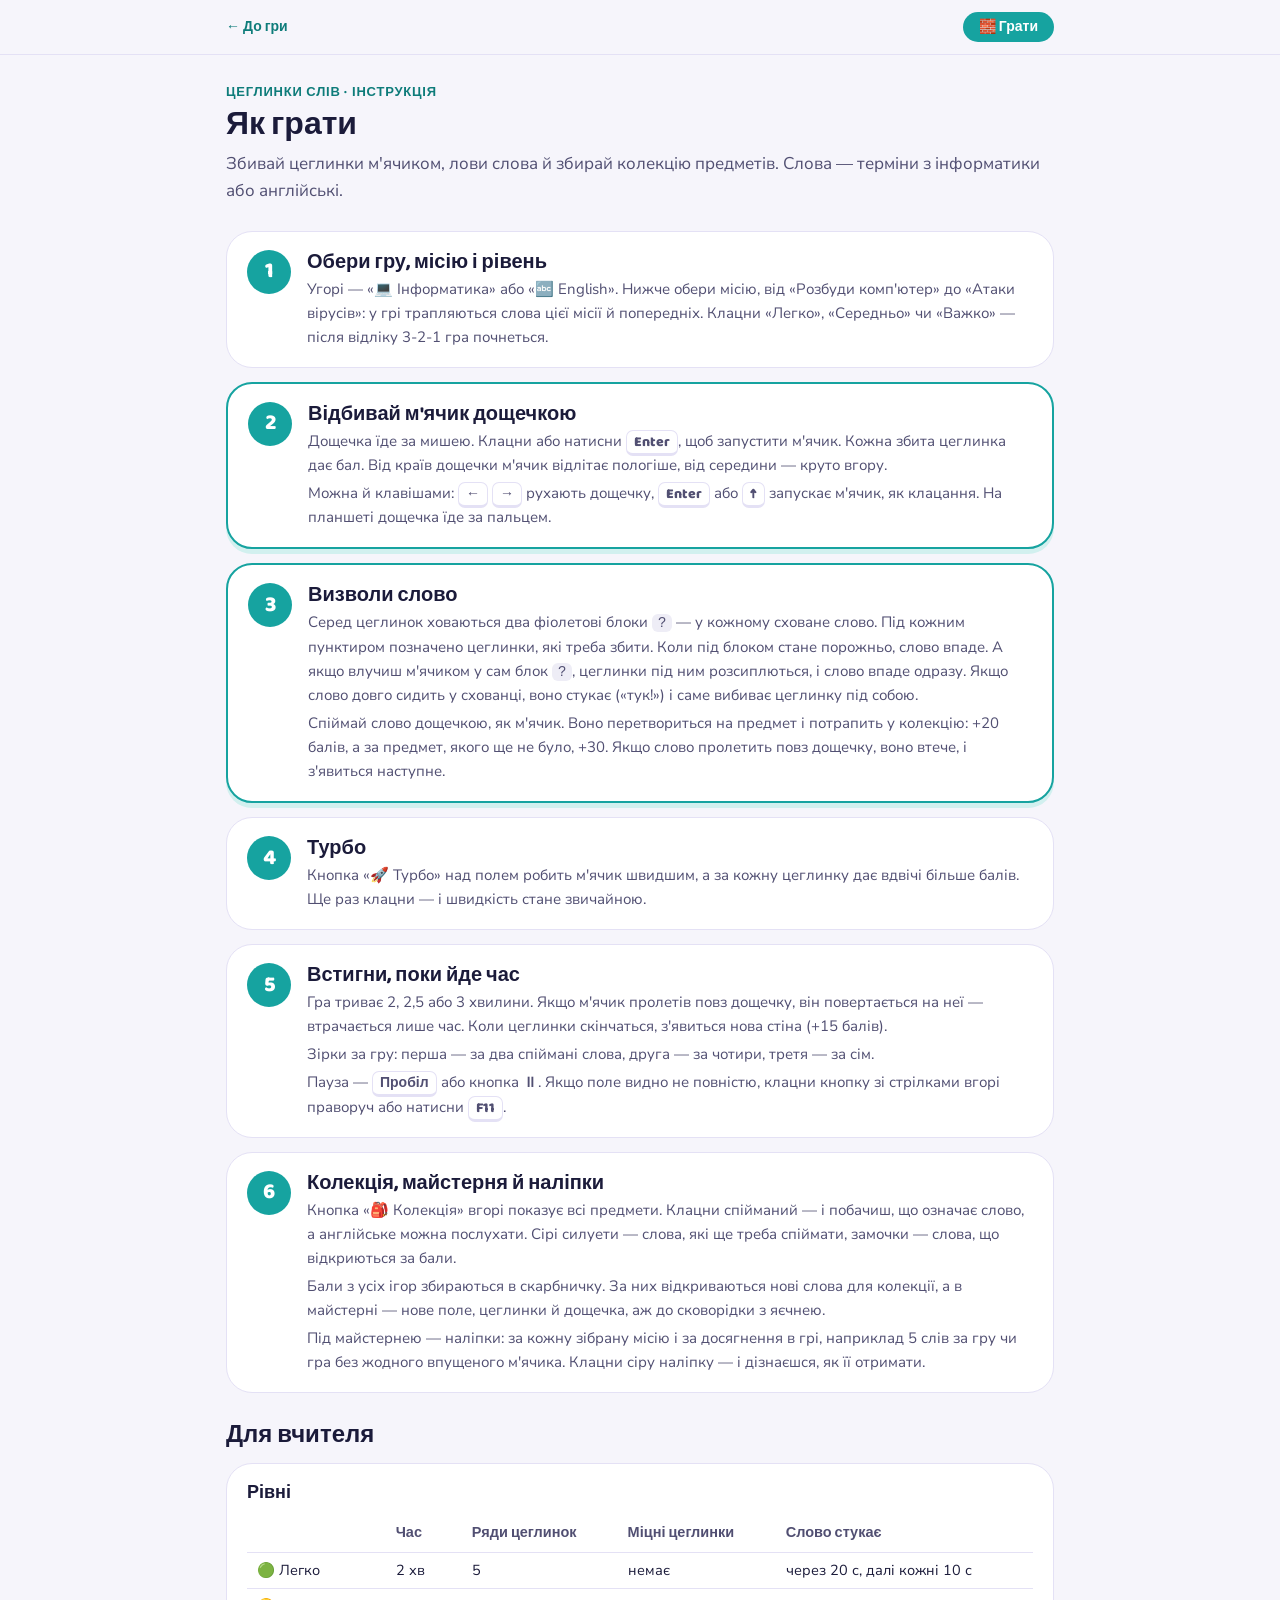
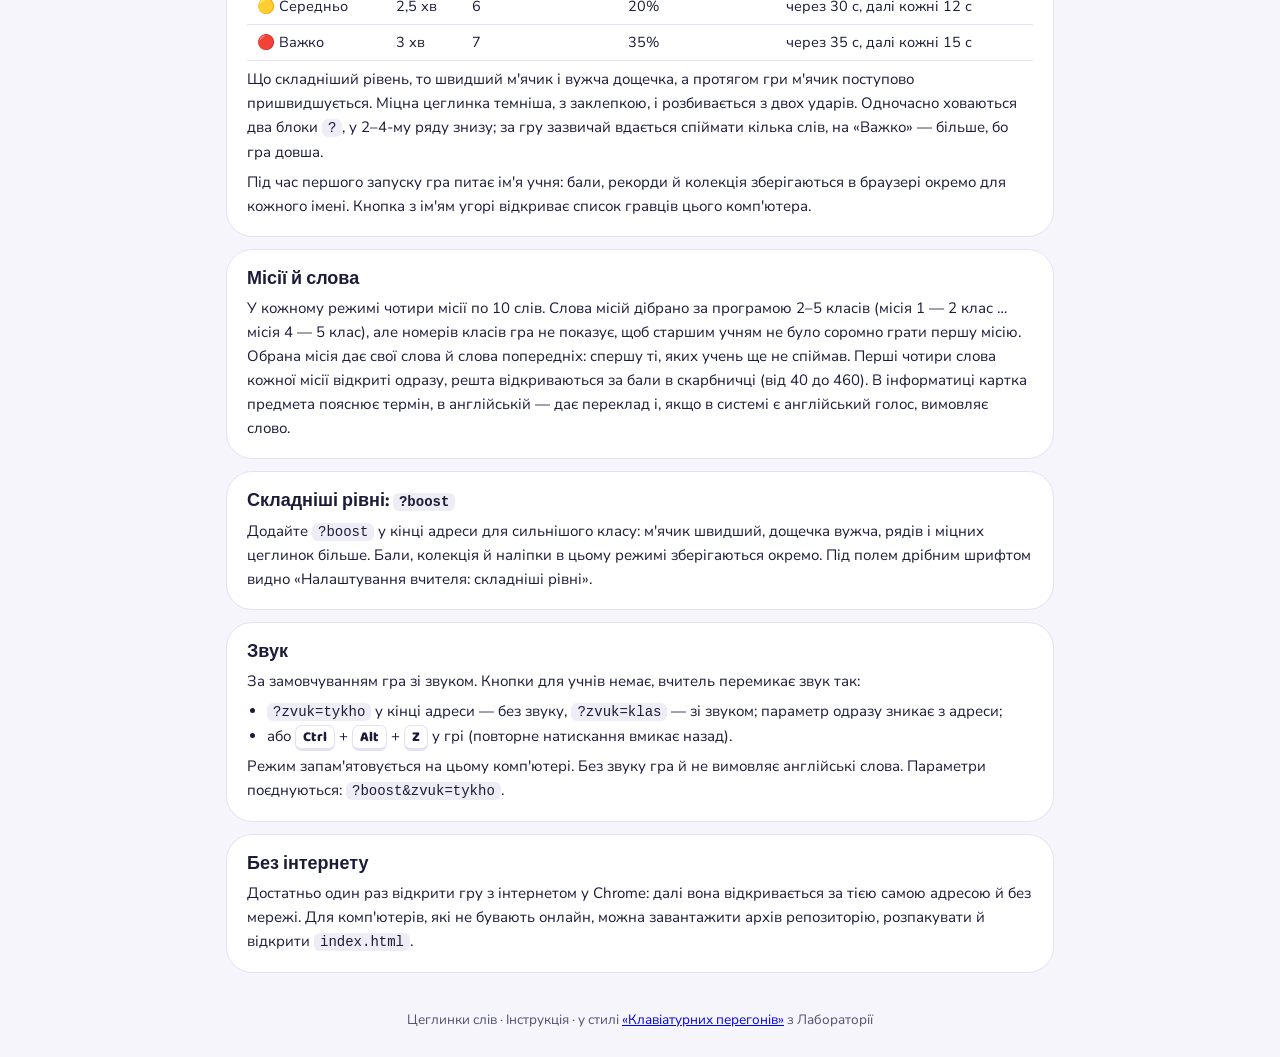
==== guide/index.html @ 710a80fa "Hide two words at once, in the 2nd-4th rows Two ? blocks with different words now sit in the wall at" ====
<!DOCTYPE html>
<html lang="uk">
<head>
<meta charset="UTF-8">
<meta name="viewport" content="width=device-width, initial-scale=1.0">
<title>Як грати · Цеглинки слів</title>
<link href="../fonts/fonts.css" rel="stylesheet">   <!-- локальні шрифти: гра працює без інтернету -->
<link rel="icon" type="image/png" href="../icons/icon-192.png">
<style>
  :root{
    --bg:#F6F5FB; --ink:#1B1B3A; --ink-soft:#514F72; --surface:#FFFFFF; --line:#E4E1F5;
    --purple:#6C5CE7; --teal:#16A3A0; --teal-dark:#0E7C7A; --coral:#FF6B4A; --yellow:#FFC93C;
    --radius-s:10px; --radius-m:16px; --radius-l:26px;
    --left:#16A3A0; --right:#FF6B4A;
  }
  *{box-sizing:border-box;}
  body{margin:0; background:var(--bg); color:var(--ink); font-family:'Nunito Sans',sans-serif; font-size:16px; line-height:1.6; -webkit-font-smoothing:antialiased;}
  h1,h2,h3{font-family:'Baloo 2',sans-serif; font-weight:700; margin:0; color:var(--ink); line-height:1.25;}
  .container{max-width:860px; margin:0 auto; padding:0 16px;}

  /* ---------- Top bar ---------- */
  .topbar{position:sticky; top:0; z-index:10; background:rgba(246,245,251,.92); backdrop-filter:blur(6px); border-bottom:1px solid var(--line);}
  .topbar-inner{max-width:860px; margin:0 auto; padding:12px 16px; display:flex; align-items:center; gap:12px;}
  .back-link{font-family:'Baloo 2',sans-serif; font-weight:600; font-size:14px; color:var(--teal-dark); text-decoration:none; white-space:nowrap;}
  .back-link:hover{text-decoration:underline;}
  .play-link{margin-left:auto; font-family:'Baloo 2',sans-serif; font-weight:700; font-size:14px; text-decoration:none; background:var(--teal); color:#fff; border-radius:999px; padding:4px 16px; white-space:nowrap;}
  .play-link:hover{background:var(--teal-dark);}

  /* ---------- Hero ---------- */
  .hero{padding:28px 0 6px;}
  .eyebrow{font-family:'Baloo 2',sans-serif; font-weight:700; font-size:13px; letter-spacing:.06em; text-transform:uppercase; color:var(--teal-dark);}
  .hero h1{font-size:32px; margin:2px 0 4px;}
  .hero p{margin:0; color:var(--ink-soft); font-size:17px;}
  @media (max-width:600px){ .hero h1{font-size:26px;} }

  /* ---------- Кроки ---------- */
  .steps{list-style:none; margin:20px 0 0; padding:0; display:grid; gap:14px;}
  .step{display:grid; grid-template-columns:44px 1fr; gap:16px; align-items:center; background:var(--surface); border:1.5px solid var(--line); border-radius:var(--radius-l); padding:18px 20px;}
  .step.key{border:2px solid var(--teal); box-shadow:0 5px 0 #D2F0EF;}
  .num{width:44px; height:44px; border-radius:50%; background:var(--teal); color:#fff; display:flex; align-items:center; justify-content:center; font-family:'Baloo 2',sans-serif; font-weight:800; font-size:22px; align-self:start;}
  .step h2{font-size:20px; margin-bottom:2px;}
  .step p{margin:0; color:var(--ink-soft); font-size:15px;}
  .step p + p{margin-top:4px;}
  .l{color:var(--left); font-weight:800;} .r{color:var(--right); font-weight:800;}
  .items{display:flex; flex-wrap:wrap; gap:6px 18px; margin-top:6px;}
  .items span{display:flex; align-items:center; gap:6px; font-size:14.5px; font-weight:700;}
  .items svg{width:30px; height:30px;}
  @media (max-width:720px){ .step{grid-template-columns:36px 1fr; gap:10px 12px; padding:14px;} .num{width:36px; height:36px; font-size:18px;} }

  .kbd{font-family:'Baloo 2',sans-serif; font-weight:800; font-size:14px; background:var(--surface); border:1.5px solid var(--line); border-bottom-width:3px; border-radius:7px; padding:0 7px;}
  code{font-size:14px; background:#EEEDF6; border-radius:6px; padding:1px 6px;}

  /* ---------- Для вчителя ---------- */
  .teacher{margin-top:28px;}
  .teacher h2{font-size:24px; margin-bottom:8px;}
  .card{background:var(--surface); border:1.5px solid var(--line); border-radius:var(--radius-l); padding:18px 20px; margin-top:12px;}
  .card h3{font-size:18px; margin-bottom:6px;}
  .card p{margin:6px 0 0; font-size:15px;}
  .card ul{margin:6px 0 0; padding-left:20px; font-size:15px;}
  table{border-collapse:collapse; font-size:14.5px; width:100%; margin-top:6px;}
  th, td{padding:6px 10px; border-bottom:1px solid var(--line); text-align:left;}
  th{font-family:'Baloo 2',sans-serif; font-weight:600; color:var(--ink-soft);}
  .table-scroll{overflow-x:auto;}

  footer{margin:36px 0 30px; text-align:center; font-size:13.5px; color:var(--ink-soft);}
  @media print{ body{background:#fff;} .topbar{display:none;} .step, .card{break-inside:avoid;} }
</style>
</head>
<body>

<div class="topbar"><div class="topbar-inner">
  <a class="back-link" href="../index.html">← До гри</a>
  <a class="play-link" href="../index.html">🧱 Грати</a>
</div></div>

<main class="container">

  <header class="hero">
    <div class="eyebrow">Цеглинки слів · Інструкція</div>
    <h1>Як грати</h1>
    <p>Збивай цеглинки м'ячиком, лови слова й збирай колекцію предметів. Слова — терміни з інформатики або англійські.</p>
  </header>

  <ol class="steps">
    <li class="step">
      <span class="num">1</span>
      <div>
        <h2>Обери гру, місію і рівень</h2>
        <p>Угорі — «💻 Інформатика» або «🔤 English». Нижче обери місію, від «Розбуди комп'ютер» до «Атаки вірусів»: у грі трапляються слова цієї місії й попередніх. Клацни «Легко», «Середньо» чи «Важко» — після відліку 3-2-1 гра почнеться.</p>
      </div>
    </li>
    <li class="step key">
      <span class="num">2</span>
      <div>
        <h2>Відбивай м'ячик дощечкою</h2>
        <p>Дощечка їде за мишею. Клацни або натисни <span class="kbd">Enter</span>, щоб запустити м'ячик. Кожна збита цеглинка дає бал. Від країв дощечки м'ячик відлітає пологіше, від середини — круто вгору.</p>
        <p>Можна й клавішами: <span class="kbd">←</span> <span class="kbd">→</span> рухають дощечку, <span class="kbd">Enter</span> або <span class="kbd">↑</span> запускає м'ячик, як клацання. На планшеті дощечка їде за пальцем.</p>
      </div>
    </li>
    <li class="step key">
      <span class="num">3</span>
      <div>
        <h2>Визволи слово</h2>
        <p>Серед цеглинок ховаються два фіолетові блоки <code>?</code> — у кожному сховане слово. Під кожним пунктиром позначено цеглинки, які треба збити. Коли під блоком стане порожньо, слово впаде. А якщо влучиш м'ячиком у сам блок <code>?</code>, цеглинки під ним розсиплються, і слово впаде одразу. Якщо слово довго сидить у схованці, воно стукає («тук!») і саме вибиває цеглинку під собою.</p>
        <p>Спіймай слово дощечкою, як м'ячик. Воно перетвориться на предмет і потрапить у колекцію: +20 балів, а за предмет, якого ще не було, +30. Якщо слово пролетить повз дощечку, воно втече, і з'явиться наступне.</p>
      </div>
    </li>
    <li class="step">
      <span class="num">4</span>
      <div>
        <h2>Турбо</h2>
        <p>Кнопка «🚀 Турбо» над полем робить м'ячик швидшим, а за кожну цеглинку дає вдвічі більше балів. Ще раз клацни — і швидкість стане звичайною.</p>
      </div>
    </li>
    <li class="step">
      <span class="num">5</span>
      <div>
        <h2>Встигни, поки йде час</h2>
        <p>Гра триває 2, 2,5 або 3 хвилини. Якщо м'ячик пролетів повз дощечку, він повертається на неї — втрачається лише час. Коли цеглинки скінчаться, з'явиться нова стіна (+15 балів).</p>
        <p>Зірки за гру: перша — за два спіймані слова, друга — за чотири, третя — за сім.</p>
        <p>Пауза — <span class="kbd">Пробіл</span> або кнопка ⏸. Якщо поле видно не повністю, клацни кнопку зі стрілками вгорі праворуч або натисни <span class="kbd">F11</span>.</p>
      </div>
    </li>
    <li class="step">
      <span class="num">6</span>
      <div>
        <h2>Колекція, майстерня й наліпки</h2>
        <p>Кнопка «🎒 Колекція» вгорі показує всі предмети. Клацни спійманий — і побачиш, що означає слово, а англійське можна послухати. Сірі силуети — слова, які ще треба спіймати, замочки — слова, що відкриються за бали.</p>
        <p>Бали з усіх ігор збираються в скарбничку. За них відкриваються нові слова для колекції, а в майстерні — нове поле, цеглинки й дощечка, аж до сковорідки з яєчнею.</p>
        <p>Під майстернею — наліпки: за кожну зібрану місію і за досягнення в грі, наприклад 5 слів за гру чи гра без жодного впущеного м'ячика. Клацни сіру наліпку — і дізнаєшся, як її отримати.</p>
      </div>
    </li>
  </ol>

  <section class="teacher" id="teacher">
    <h2>Для вчителя</h2>

    <div class="card">
      <h3>Рівні</h3>
      <div class="table-scroll"><table>
        <tr><th></th><th>Час</th><th>Ряди цеглинок</th><th>Міцні цеглинки</th><th>Слово стукає</th></tr>
        <tr><td>🟢 Легко</td><td>2 хв</td><td>5</td><td>немає</td><td>через 20 с, далі кожні 10 с</td></tr>
        <tr><td>🟡 Середньо</td><td>2,5 хв</td><td>6</td><td>20%</td><td>через 30 с, далі кожні 12 с</td></tr>
        <tr><td>🔴 Важко</td><td>3 хв</td><td>7</td><td>35%</td><td>через 35 с, далі кожні 15 с</td></tr>
      </table></div>
      <p>Що складніший рівень, то швидший м'ячик і вужча дощечка, а протягом гри м'ячик поступово пришвидшується. Міцна цеглинка темніша, з заклепкою, і розбивається з двох ударів. Одночасно ховаються два блоки <code>?</code>, у 2–4-му ряду знизу; за гру зазвичай вдається спіймати кілька слів, на «Важко» — більше, бо гра довша.</p>
      <p>Під час першого запуску гра питає ім'я учня: бали, рекорди й колекція зберігаються в браузері окремо для кожного імені. Кнопка з ім'ям угорі відкриває список гравців цього комп'ютера.</p>
    </div>

    <div class="card">
      <h3>Місії й слова</h3>
      <p>У кожному режимі чотири місії по 10 слів. Слова місій дібрано за програмою 2–5 класів (місія 1 — 2 клас … місія 4 — 5 клас), але номерів класів гра не показує, щоб старшим учням не було соромно грати першу місію. Обрана місія дає свої слова й слова попередніх: спершу ті, яких учень ще не спіймав. Перші чотири слова кожної місії відкриті одразу, решта відкриваються за бали в скарбничці (від 40 до 460). В інформатиці картка предмета пояснює термін, в англійській — дає переклад і, якщо в системі є англійський голос, вимовляє слово.</p>
    </div>

    <div class="card">
      <h3>Складніші рівні: <code>?boost</code></h3>
      <p>Додайте <code>?boost</code> у кінці адреси для сильнішого класу: м'ячик швидший, дощечка вужча, рядів і міцних цеглинок більше. Бали, колекція й наліпки в цьому режимі зберігаються окремо. Під полем дрібним шрифтом видно «Налаштування вчителя: складніші рівні».</p>
    </div>

    <div class="card">
      <h3>Звук</h3>
      <p>За замовчуванням гра зі звуком. Кнопки для учнів немає, вчитель перемикає звук так:</p>
      <ul>
        <li><code>?zvuk=tykho</code> у кінці адреси — без звуку, <code>?zvuk=klas</code> — зі звуком; параметр одразу зникає з адреси;</li>
        <li>або <span class="kbd">Ctrl</span> + <span class="kbd">Alt</span> + <span class="kbd">Z</span> у грі (повторне натискання вмикає назад).</li>
      </ul>
      <p>Режим запам'ятовується на цьому комп'ютері. Без звуку гра й не вимовляє англійські слова. Параметри поєднуються: <code>?boost&amp;zvuk=tykho</code>.</p>
    </div>

    <div class="card">
      <h3>Без інтернету</h3>
      <p>Достатньо один раз відкрити гру з інтернетом у Chrome: далі вона відкривається за тією самою адресою й без мережі. Для комп'ютерів, які не бувають онлайн, можна завантажити архів репозиторію, розпакувати й відкрити <code>index.html</code>.</p>
    </div>
  </section>

  <footer>Цеглинки слів · Інструкція · у стилі <a href="https://cikavo.me/labs/typing-race/">«Клавіатурних перегонів»</a> з Лабораторії</footer>
</main>

<script>
// Офлайн: обробник sw.js зберігає гру в браузері, щоб вона відкривалась без інтернету.
// Працює лише на сайті (http/https); з папки (file://) гра й так відкривається без мережі
if('serviceWorker' in navigator && location.protocol.startsWith('http')) navigator.serviceWorker.register('../sw.js').catch(()=>{});
</script>
</body>
</html>
---- fonts/fonts.css ----
/* Шрифти Baloo 2 і Nunito Sans (SIL Open Font License 1.1, див. OFL-*.txt). Локальна копія з Google Fonts,
   вбудована в цей файл, щоб гра працювала без інтернету й просто з папки (file://). Шрифти змінної товщини:
   один файл на набір символів. */

/* Baloo 2, latin-ext */
@font-face {
  font-family: 'Baloo 2';
  font-style: normal;
  font-weight: 500 800;
  font-display: swap;
  src: url([data-uri]) format('woff2');
  unicode-range: U+0100-02BA, U+02BD-02C5, U+02C7-02CC, U+02CE-02D7, U+02DD-02FF, U+0304, U+0308, U+0329, U+1D00-1DBF, U+1E00-1E9F, U+1EF2-1EFF, U+2020, U+20A0-20AB, U+20AD-20C4, U+2113, U+2C60-2C7F, U+A720-A7FF;
}

/* Baloo 2, latin */
@font-face {
  font-family: 'Baloo 2';
  font-style: normal;
  font-weight: 500 800;
  font-display: swap;
  src: url([data-uri]) format('woff2');
  unicode-range: U+0000-00FF, U+0131, U+0152-0153, U+02BB-02BC, U+02C6, U+02DA, U+02DC, U+0304, U+0308, U+0329, U+2000-206F, U+20AC, U+2122, U+2191, U+2193, U+2212, U+2215, U+FEFF, U+FFFD;
}

/* Nunito Sans, cyrillic-ext */
@font-face {
  font-family: 'Nunito Sans';
  font-style: normal;
  font-weight: 400 800;
  font-display: swap;
  src: url([data-uri]) format('woff2');
  unicode-range: U+0460-052F, U+1C80-1C8A, U+20B4, U+2DE0-2DFF, U+A640-A69F, U+FE2E-FE2F;
}

/* Nunito Sans, cyrillic */
@font-face {
  font-family: 'Nunito Sans';
  font-style: normal;
  font-weight: 400 800;
  font-display: swap;
  src: url([data-uri]) format('woff2');
  unicode-range: U+0301, U+0400-045F, U+0490-0491, U+04B0-04B1, U+2116;
}

/* Nunito Sans, latin-ext */
@font-face {
  font-family: 'Nunito Sans';
  font-style: normal;
  font-weight: 400 800;
  font-display: swap;
  src: url([data-uri]) format('woff2');
  unicode-range: U+0100-02BA, U+02BD-02C5, U+02C7-02CC, U+02CE-02D7, U+02DD-02FF, U+0304, U+0308, U+0329, U+1D00-1DBF, U+1E00-1E9F, U+1EF2-1EFF, U+2020, U+20A0-20AB, U+20AD-20C4, U+2113, U+2C60-2C7F, U+A720-A7FF;
}

/* Nunito Sans, latin */
@font-face {
  font-family: 'Nunito Sans';
  font-style: normal;
  font-weight: 400 800;
  font-display: swap;
  src: url([data-uri]) format('woff2');
  unicode-range: U+0000-00FF, U+0131, U+0152-0153, U+02BB-02BC, U+02C6, U+02DA, U+02DC, U+0304, U+0308, U+0329, U+2000-206F, U+20AC, U+2122, U+2191, U+2193, U+2212, U+2215, U+FEFF, U+FFFD;
}
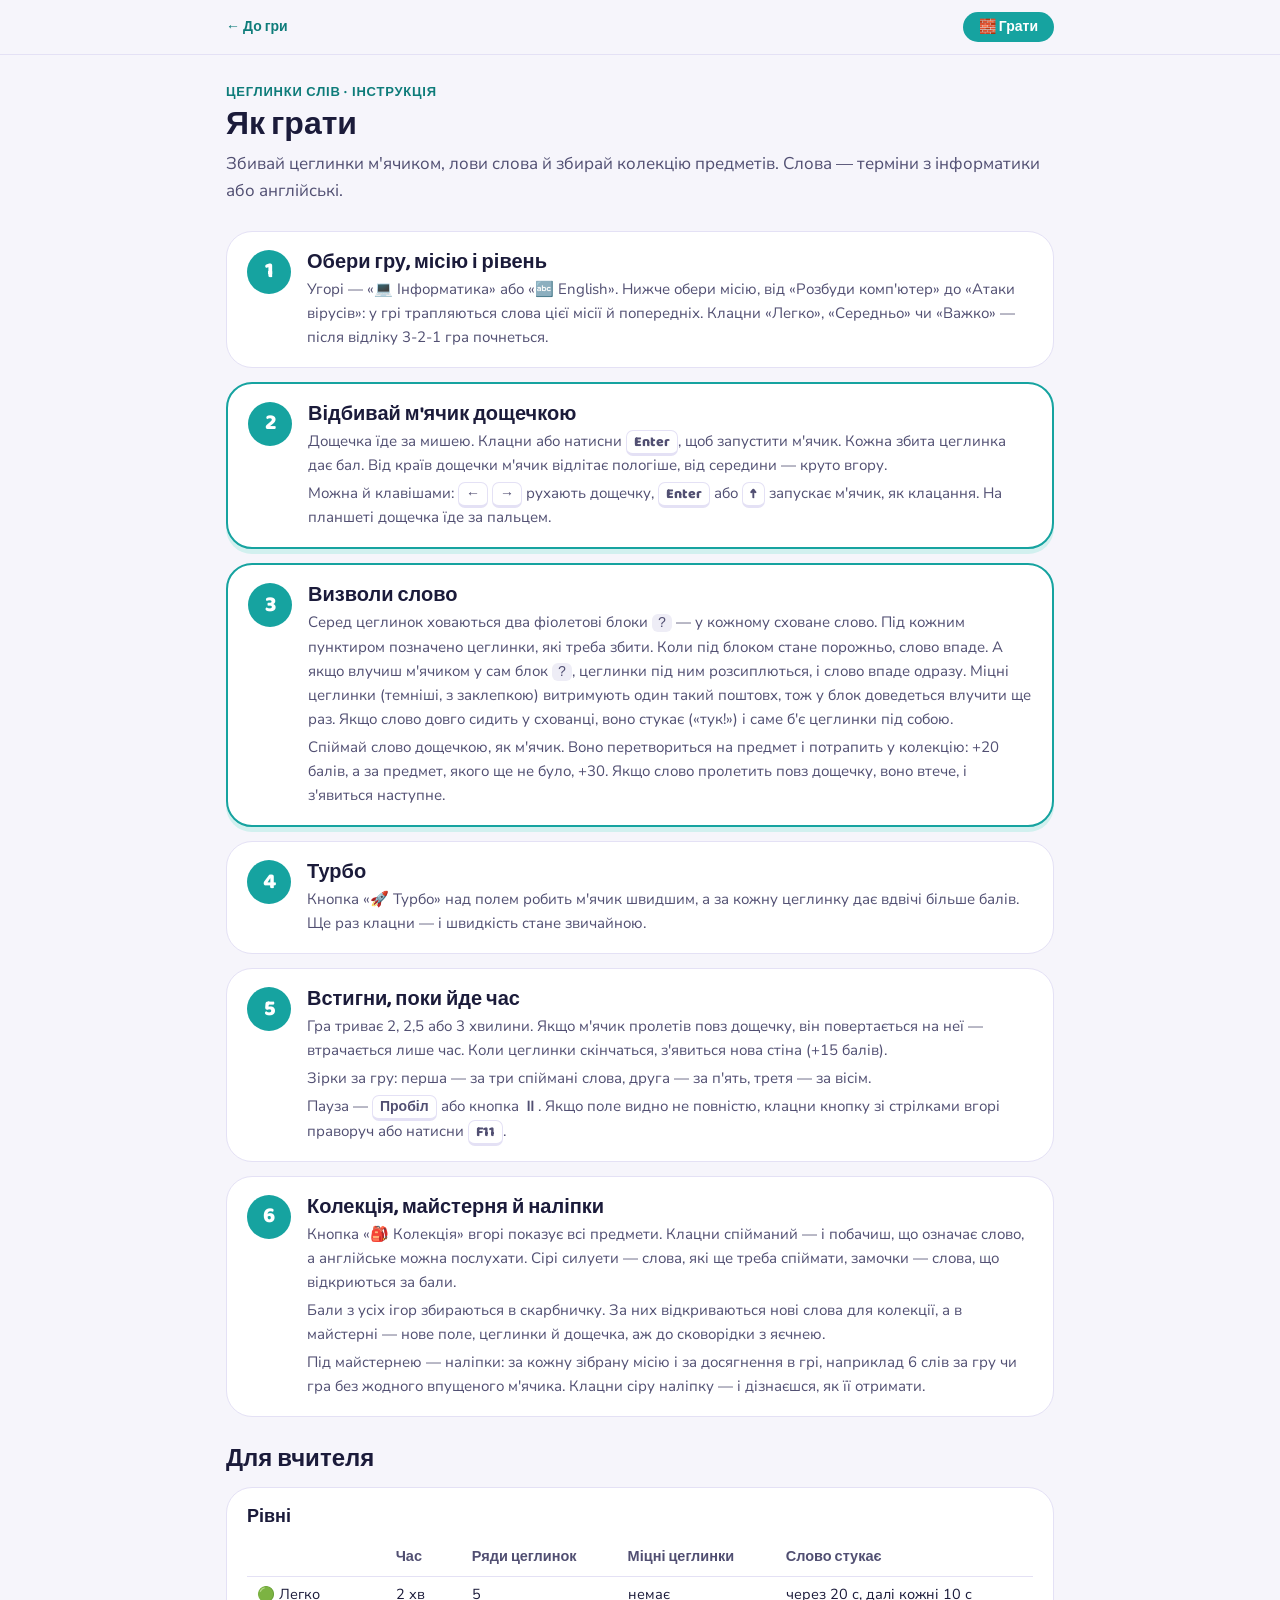
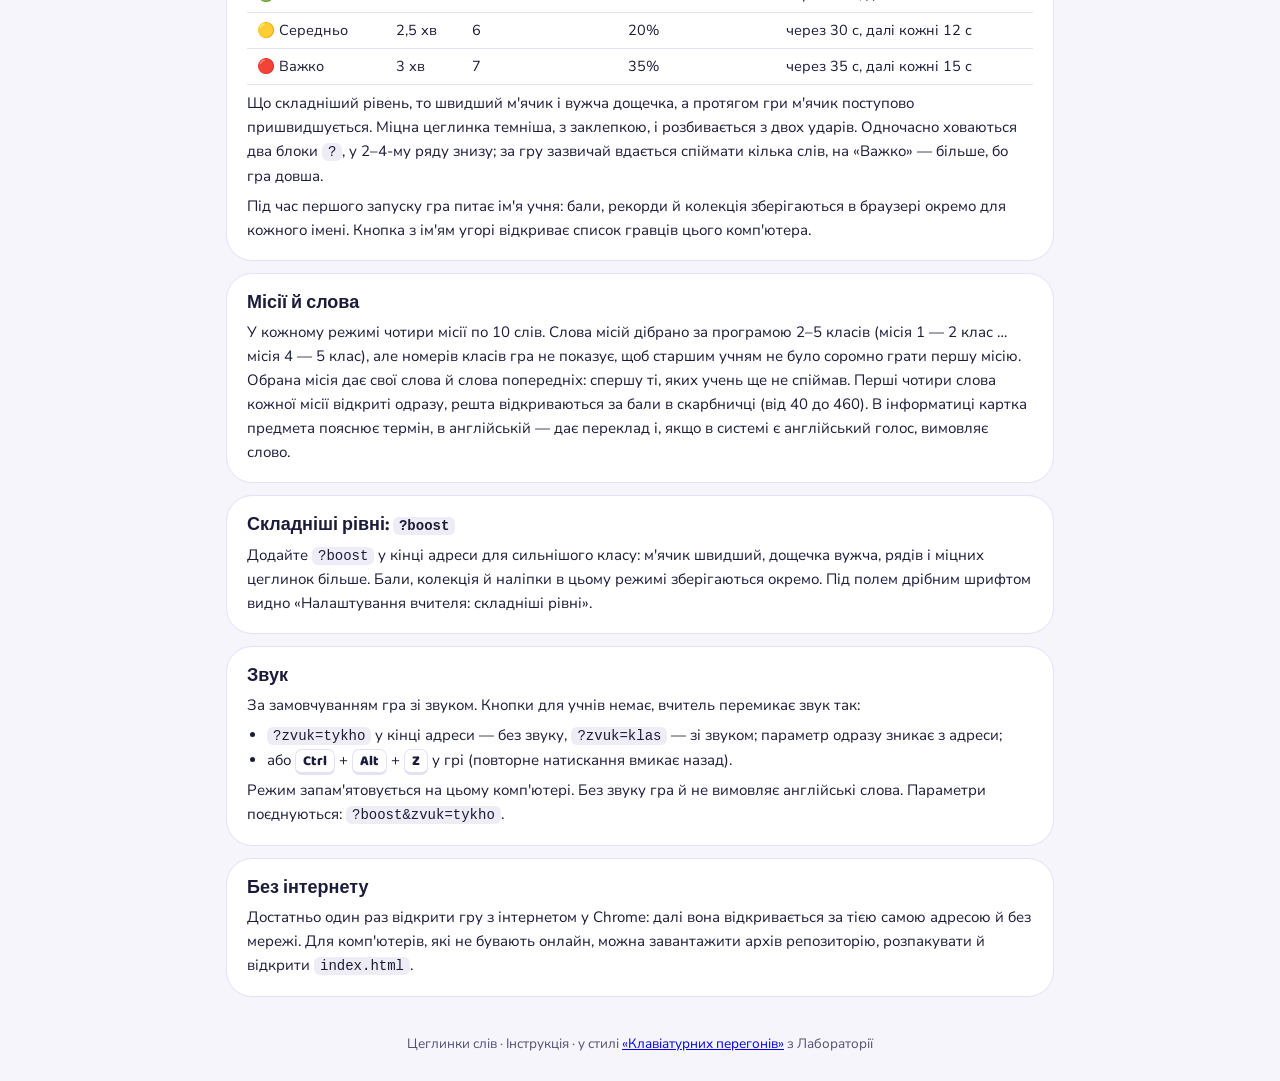
==== commit b3e9dc69: "Make stars and stickers 20% harder, strong bricks need two knocks - Stars now need 3, 5 and 8 words;" ====
--- a/guide/index.html
+++ b/guide/index.html
@@ -101,7 +101,7 @@
       <span class="num">3</span>
       <div>
         <h2>Визволи слово</h2>
-        <p>Серед цеглинок ховаються два фіолетові блоки <code>?</code> — у кожному сховане слово. Під кожним пунктиром позначено цеглинки, які треба збити. Коли під блоком стане порожньо, слово впаде. А якщо влучиш м'ячиком у сам блок <code>?</code>, цеглинки під ним розсиплються, і слово впаде одразу. Якщо слово довго сидить у схованці, воно стукає («тук!») і саме вибиває цеглинку під собою.</p>
+        <p>Серед цеглинок ховаються два фіолетові блоки <code>?</code> — у кожному сховане слово. Під кожним пунктиром позначено цеглинки, які треба збити. Коли під блоком стане порожньо, слово впаде. А якщо влучиш м'ячиком у сам блок <code>?</code>, цеглинки під ним розсиплються, і слово впаде одразу. Міцні цеглинки (темніші, з заклепкою) витримують один такий поштовх, тож у блок доведеться влучити ще раз. Якщо слово довго сидить у схованці, воно стукає («тук!») і саме б'є цеглинки під собою.</p>
         <p>Спіймай слово дощечкою, як м'ячик. Воно перетвориться на предмет і потрапить у колекцію: +20 балів, а за предмет, якого ще не було, +30. Якщо слово пролетить повз дощечку, воно втече, і з'явиться наступне.</p>
       </div>
     </li>
@@ -117,7 +117,7 @@
       <div>
         <h2>Встигни, поки йде час</h2>
         <p>Гра триває 2, 2,5 або 3 хвилини. Якщо м'ячик пролетів повз дощечку, він повертається на неї — втрачається лише час. Коли цеглинки скінчаться, з'явиться нова стіна (+15 балів).</p>
-        <p>Зірки за гру: перша — за два спіймані слова, друга — за чотири, третя — за сім.</p>
+        <p>Зірки за гру: перша — за три спіймані слова, друга — за п'ять, третя — за вісім.</p>
         <p>Пауза — <span class="kbd">Пробіл</span> або кнопка ⏸. Якщо поле видно не повністю, клацни кнопку зі стрілками вгорі праворуч або натисни <span class="kbd">F11</span>.</p>
       </div>
     </li>
@@ -127,7 +127,7 @@
         <h2>Колекція, майстерня й наліпки</h2>
         <p>Кнопка «🎒 Колекція» вгорі показує всі предмети. Клацни спійманий — і побачиш, що означає слово, а англійське можна послухати. Сірі силуети — слова, які ще треба спіймати, замочки — слова, що відкриються за бали.</p>
         <p>Бали з усіх ігор збираються в скарбничку. За них відкриваються нові слова для колекції, а в майстерні — нове поле, цеглинки й дощечка, аж до сковорідки з яєчнею.</p>
-        <p>Під майстернею — наліпки: за кожну зібрану місію і за досягнення в грі, наприклад 5 слів за гру чи гра без жодного впущеного м'ячика. Клацни сіру наліпку — і дізнаєшся, як її отримати.</p>
+        <p>Під майстернею — наліпки: за кожну зібрану місію і за досягнення в грі, наприклад 6 слів за гру чи гра без жодного впущеного м'ячика. Клацни сіру наліпку — і дізнаєшся, як її отримати.</p>
       </div>
     </li>
   </ol>
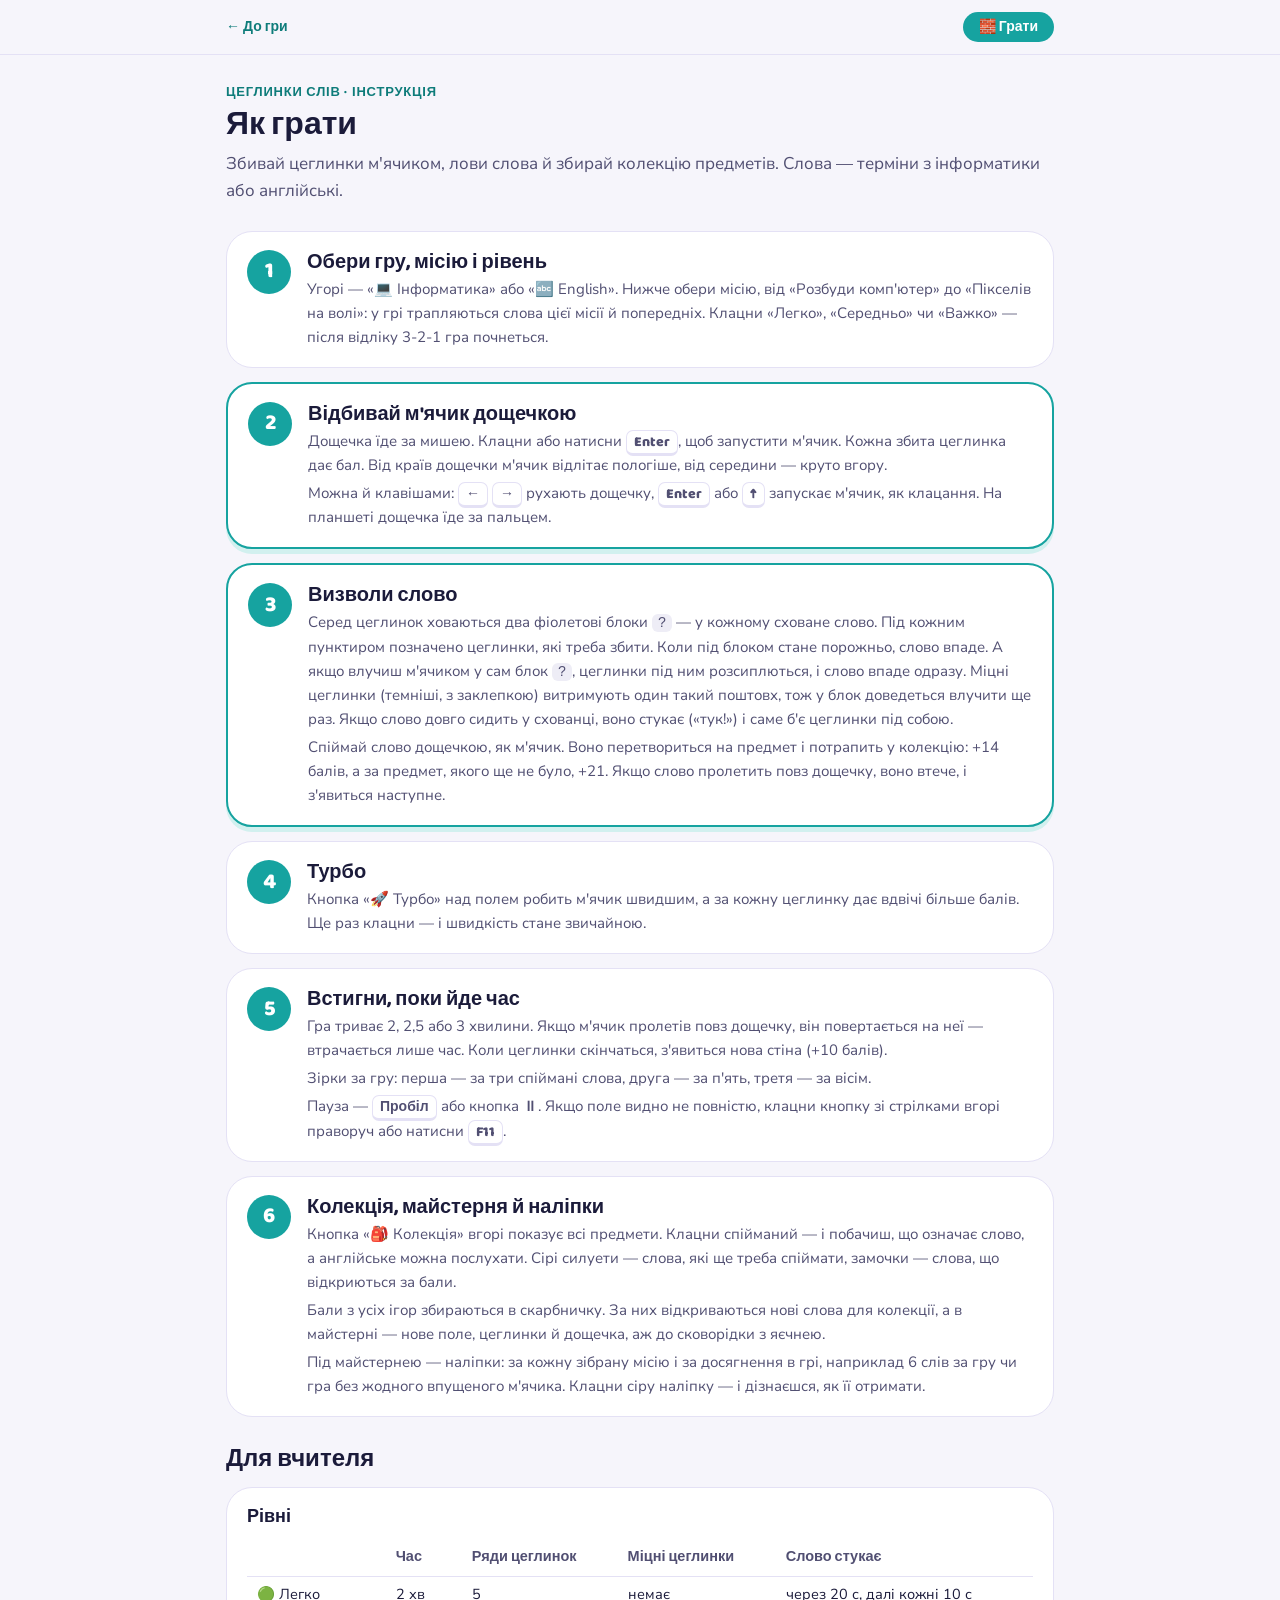
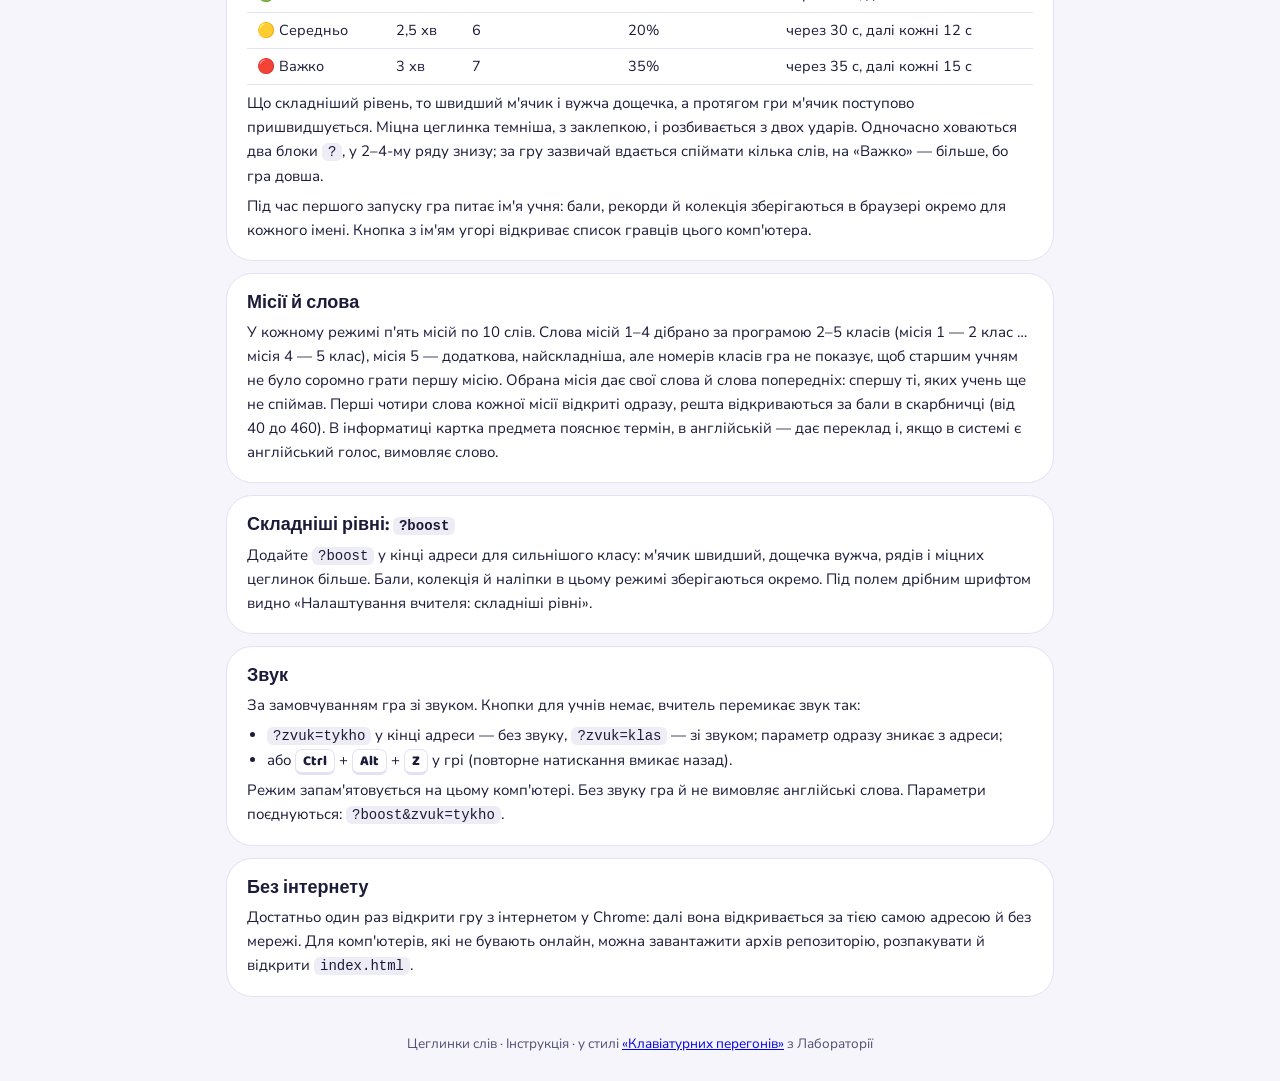
==== commit 5f3d2559: "Add mission 5, cut word points and sticker pace by 30% - New mission 5 in both modes with ten new wo" ====
--- a/guide/index.html
+++ b/guide/index.html
@@ -86,7 +86,7 @@
       <span class="num">1</span>
       <div>
         <h2>Обери гру, місію і рівень</h2>
-        <p>Угорі — «💻 Інформатика» або «🔤 English». Нижче обери місію, від «Розбуди комп'ютер» до «Атаки вірусів»: у грі трапляються слова цієї місії й попередніх. Клацни «Легко», «Середньо» чи «Важко» — після відліку 3-2-1 гра почнеться.</p>
+        <p>Угорі — «💻 Інформатика» або «🔤 English». Нижче обери місію, від «Розбуди комп'ютер» до «Пікселів на волі»: у грі трапляються слова цієї місії й попередніх. Клацни «Легко», «Середньо» чи «Важко» — після відліку 3-2-1 гра почнеться.</p>
       </div>
     </li>
     <li class="step key">
@@ -102,7 +102,7 @@
       <div>
         <h2>Визволи слово</h2>
         <p>Серед цеглинок ховаються два фіолетові блоки <code>?</code> — у кожному сховане слово. Під кожним пунктиром позначено цеглинки, які треба збити. Коли під блоком стане порожньо, слово впаде. А якщо влучиш м'ячиком у сам блок <code>?</code>, цеглинки під ним розсиплються, і слово впаде одразу. Міцні цеглинки (темніші, з заклепкою) витримують один такий поштовх, тож у блок доведеться влучити ще раз. Якщо слово довго сидить у схованці, воно стукає («тук!») і саме б'є цеглинки під собою.</p>
-        <p>Спіймай слово дощечкою, як м'ячик. Воно перетвориться на предмет і потрапить у колекцію: +20 балів, а за предмет, якого ще не було, +30. Якщо слово пролетить повз дощечку, воно втече, і з'явиться наступне.</p>
+        <p>Спіймай слово дощечкою, як м'ячик. Воно перетвориться на предмет і потрапить у колекцію: +14 балів, а за предмет, якого ще не було, +21. Якщо слово пролетить повз дощечку, воно втече, і з'явиться наступне.</p>
       </div>
     </li>
     <li class="step">
@@ -116,7 +116,7 @@
       <span class="num">5</span>
       <div>
         <h2>Встигни, поки йде час</h2>
-        <p>Гра триває 2, 2,5 або 3 хвилини. Якщо м'ячик пролетів повз дощечку, він повертається на неї — втрачається лише час. Коли цеглинки скінчаться, з'явиться нова стіна (+15 балів).</p>
+        <p>Гра триває 2, 2,5 або 3 хвилини. Якщо м'ячик пролетів повз дощечку, він повертається на неї — втрачається лише час. Коли цеглинки скінчаться, з'явиться нова стіна (+10 балів).</p>
         <p>Зірки за гру: перша — за три спіймані слова, друга — за п'ять, третя — за вісім.</p>
         <p>Пауза — <span class="kbd">Пробіл</span> або кнопка ⏸. Якщо поле видно не повністю, клацни кнопку зі стрілками вгорі праворуч або натисни <span class="kbd">F11</span>.</p>
       </div>
@@ -149,7 +149,7 @@
 
     <div class="card">
       <h3>Місії й слова</h3>
-      <p>У кожному режимі чотири місії по 10 слів. Слова місій дібрано за програмою 2–5 класів (місія 1 — 2 клас … місія 4 — 5 клас), але номерів класів гра не показує, щоб старшим учням не було соромно грати першу місію. Обрана місія дає свої слова й слова попередніх: спершу ті, яких учень ще не спіймав. Перші чотири слова кожної місії відкриті одразу, решта відкриваються за бали в скарбничці (від 40 до 460). В інформатиці картка предмета пояснює термін, в англійській — дає переклад і, якщо в системі є англійський голос, вимовляє слово.</p>
+      <p>У кожному режимі п'ять місій по 10 слів. Слова місій 1–4 дібрано за програмою 2–5 класів (місія 1 — 2 клас … місія 4 — 5 клас), місія 5 — додаткова, найскладніша, але номерів класів гра не показує, щоб старшим учням не було соромно грати першу місію. Обрана місія дає свої слова й слова попередніх: спершу ті, яких учень ще не спіймав. Перші чотири слова кожної місії відкриті одразу, решта відкриваються за бали в скарбничці (від 40 до 460). В інформатиці картка предмета пояснює термін, в англійській — дає переклад і, якщо в системі є англійський голос, вимовляє слово.</p>
     </div>
 
     <div class="card">
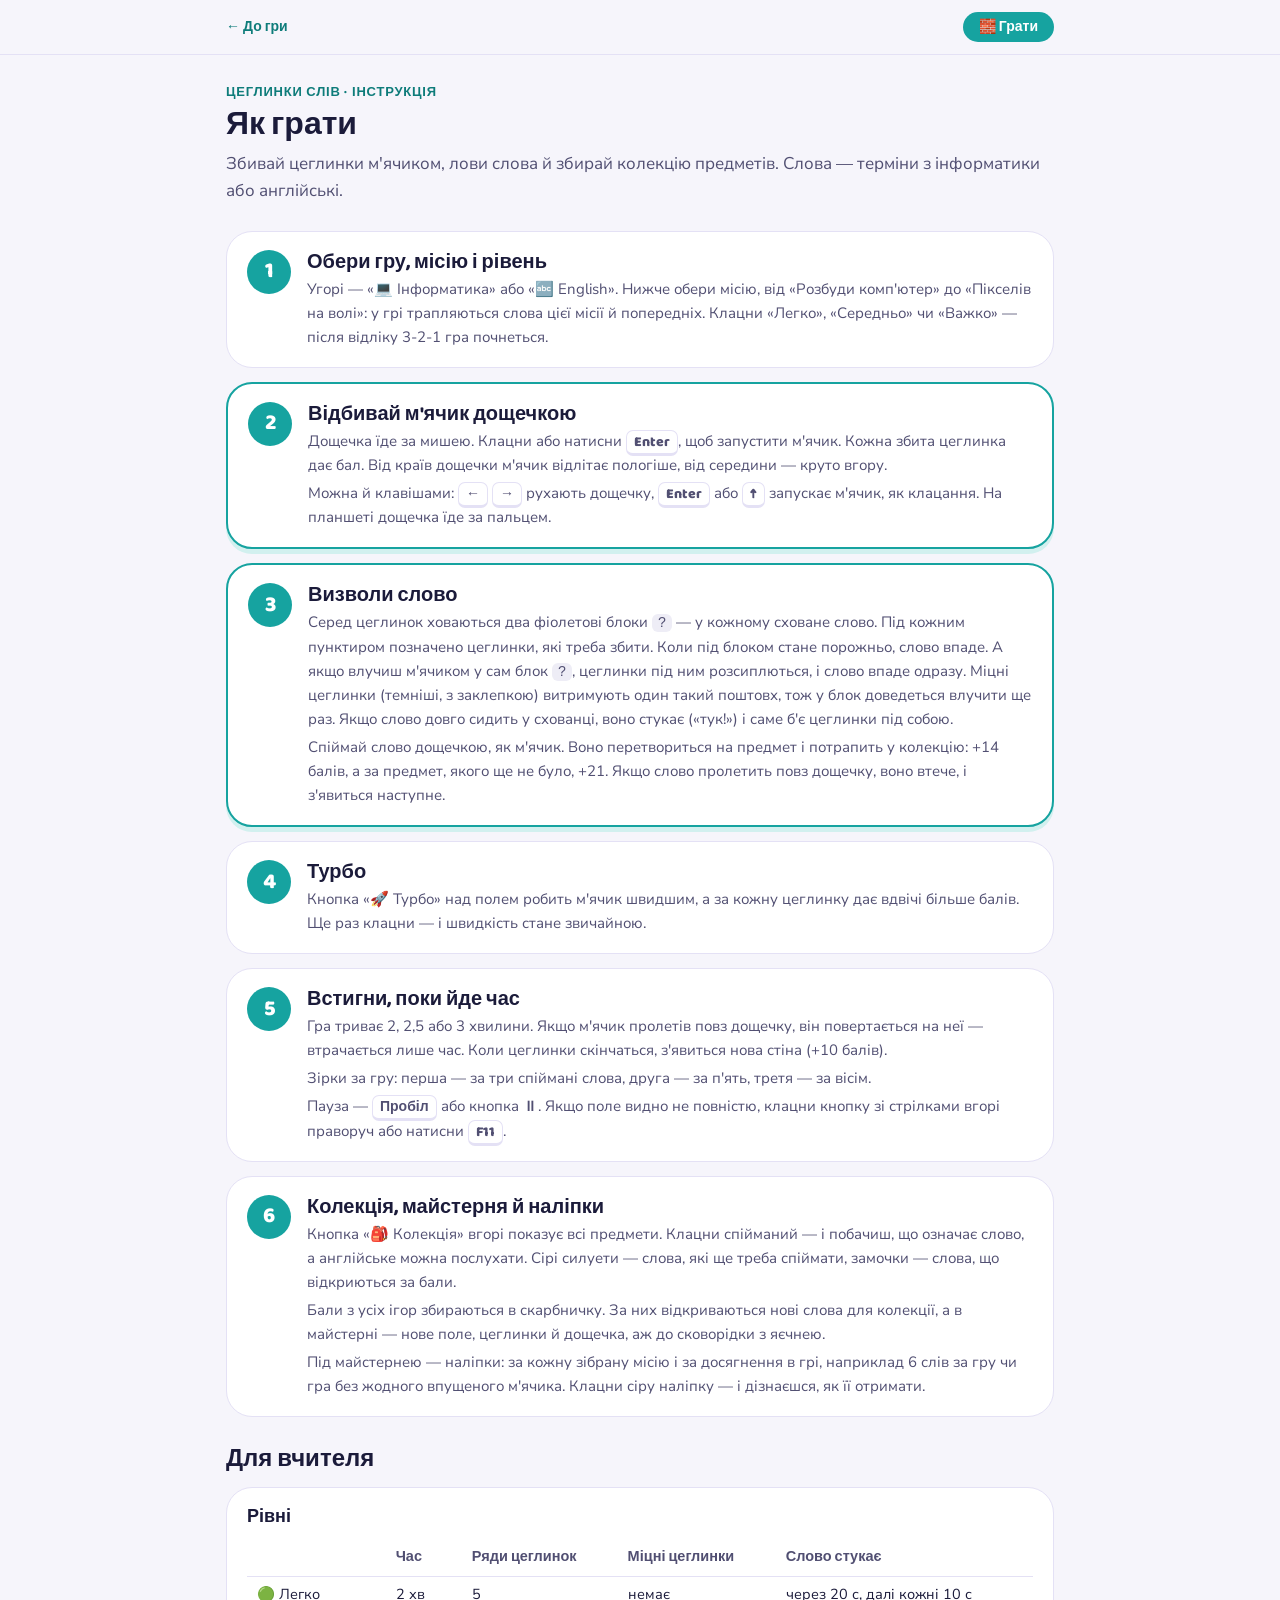
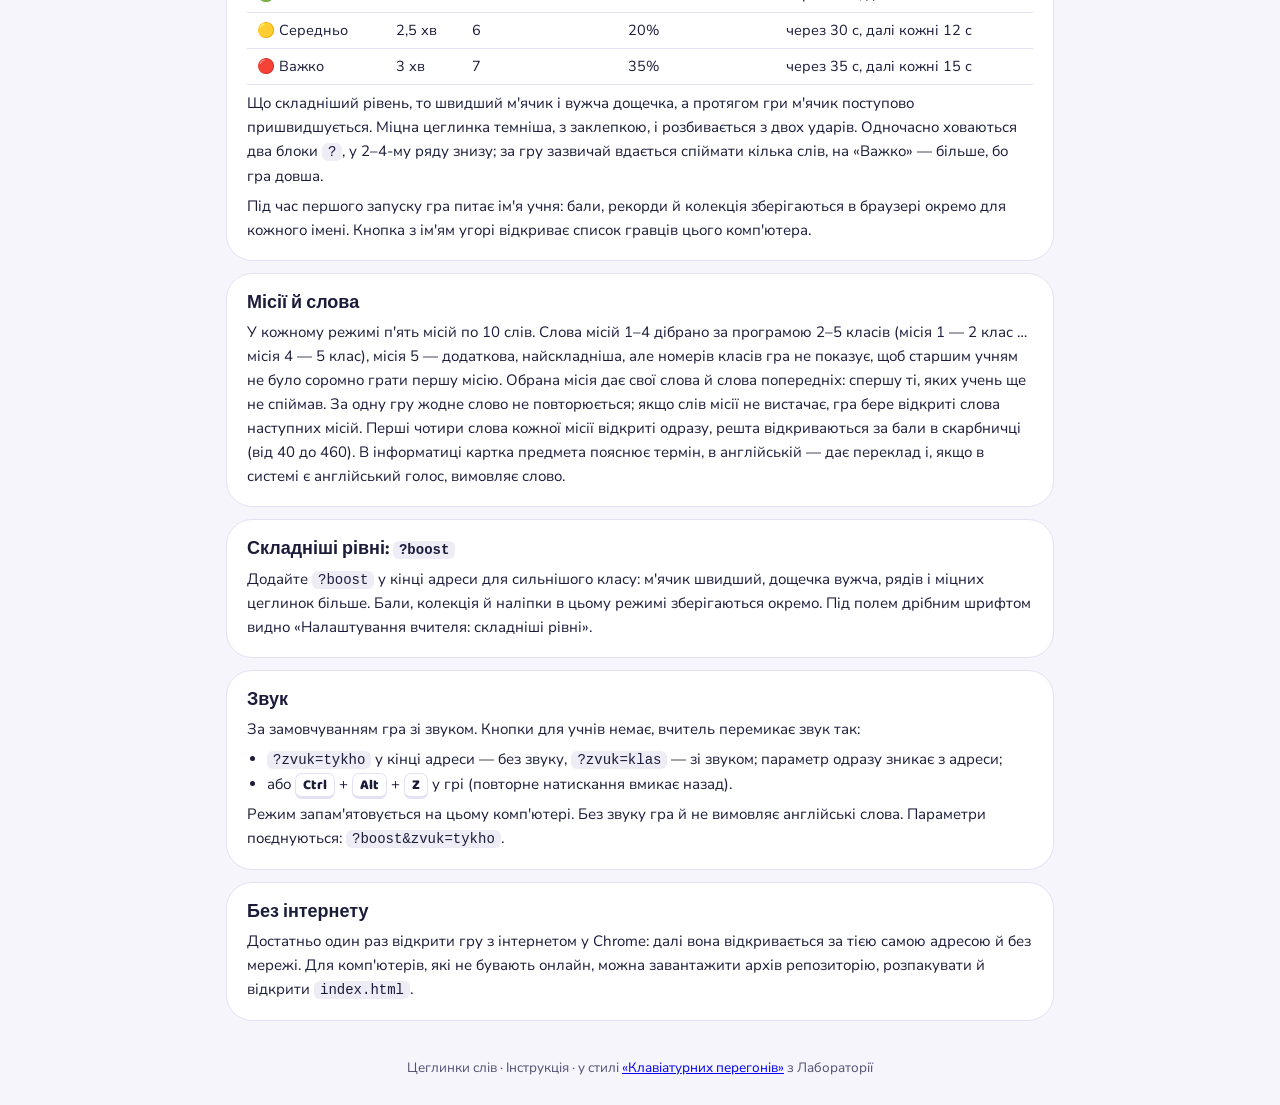
==== commit 463bc8dd: "Never repeat a word within one game The word queue is built once per game and never refilled, so eve" ====
--- a/guide/index.html
+++ b/guide/index.html
@@ -149,7 +149,7 @@
 
     <div class="card">
       <h3>Місії й слова</h3>
-      <p>У кожному режимі п'ять місій по 10 слів. Слова місій 1–4 дібрано за програмою 2–5 класів (місія 1 — 2 клас … місія 4 — 5 клас), місія 5 — додаткова, найскладніша, але номерів класів гра не показує, щоб старшим учням не було соромно грати першу місію. Обрана місія дає свої слова й слова попередніх: спершу ті, яких учень ще не спіймав. Перші чотири слова кожної місії відкриті одразу, решта відкриваються за бали в скарбничці (від 40 до 460). В інформатиці картка предмета пояснює термін, в англійській — дає переклад і, якщо в системі є англійський голос, вимовляє слово.</p>
+      <p>У кожному режимі п'ять місій по 10 слів. Слова місій 1–4 дібрано за програмою 2–5 класів (місія 1 — 2 клас … місія 4 — 5 клас), місія 5 — додаткова, найскладніша, але номерів класів гра не показує, щоб старшим учням не було соромно грати першу місію. Обрана місія дає свої слова й слова попередніх: спершу ті, яких учень ще не спіймав. За одну гру жодне слово не повторюється; якщо слів місії не вистачає, гра бере відкриті слова наступних місій. Перші чотири слова кожної місії відкриті одразу, решта відкриваються за бали в скарбничці (від 40 до 460). В інформатиці картка предмета пояснює термін, в англійській — дає переклад і, якщо в системі є англійський голос, вимовляє слово.</p>
     </div>
 
     <div class="card">
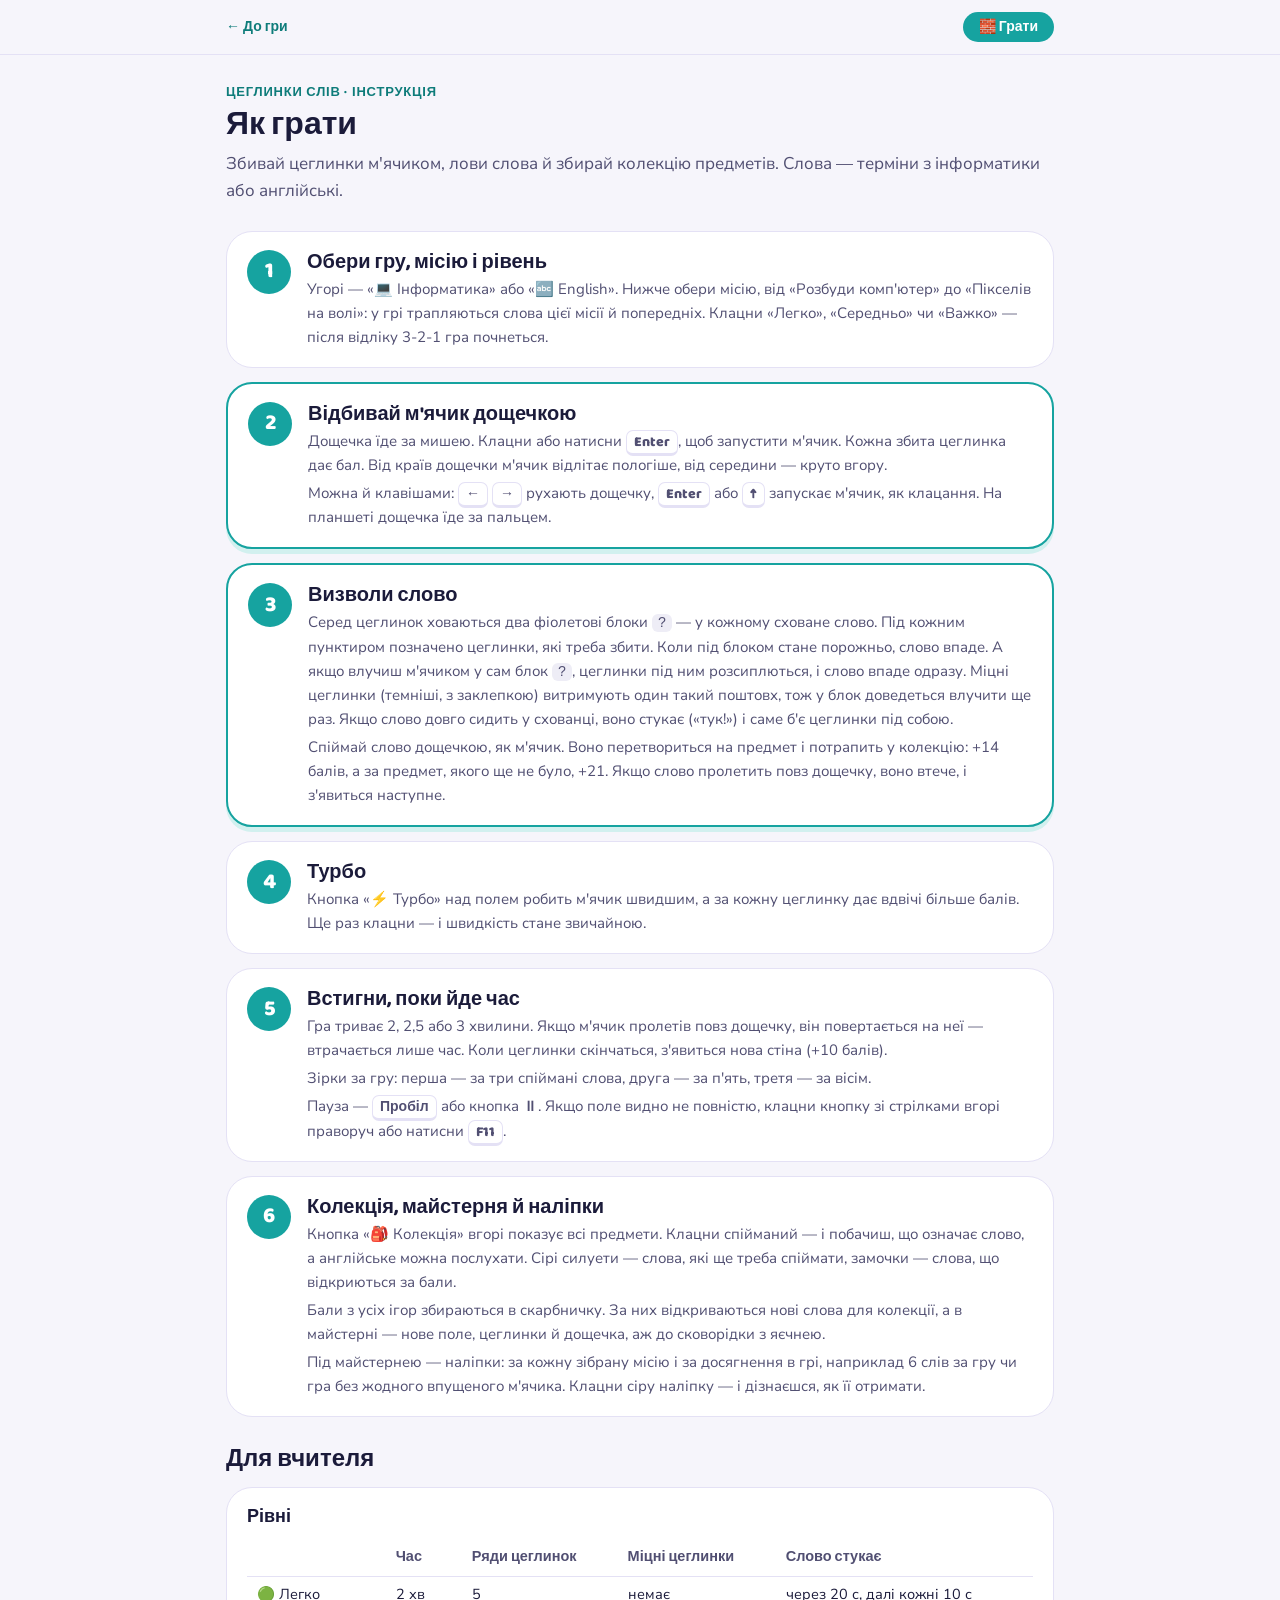
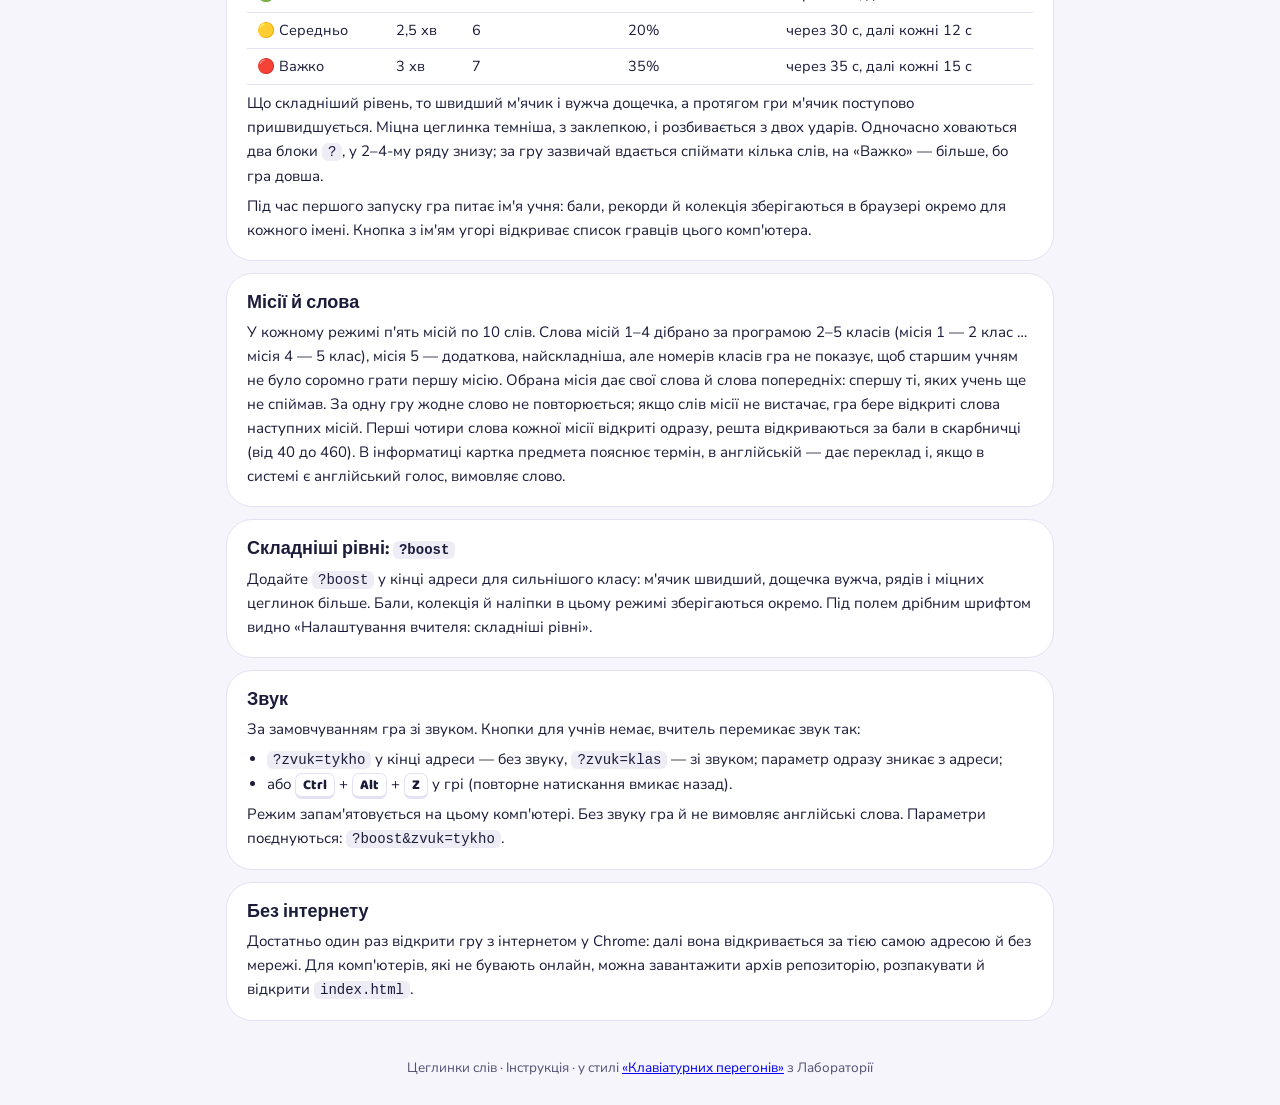
==== commit f0041805: "Use lightning instead of a rocket for speed The rocket stays only in the space theme; speed, turbo a" ====
--- a/guide/index.html
+++ b/guide/index.html
@@ -109,7 +109,7 @@
       <span class="num">4</span>
       <div>
         <h2>Турбо</h2>
-        <p>Кнопка «🚀 Турбо» над полем робить м'ячик швидшим, а за кожну цеглинку дає вдвічі більше балів. Ще раз клацни — і швидкість стане звичайною.</p>
+        <p>Кнопка «⚡ Турбо» над полем робить м'ячик швидшим, а за кожну цеглинку дає вдвічі більше балів. Ще раз клацни — і швидкість стане звичайною.</p>
       </div>
     </li>
     <li class="step">
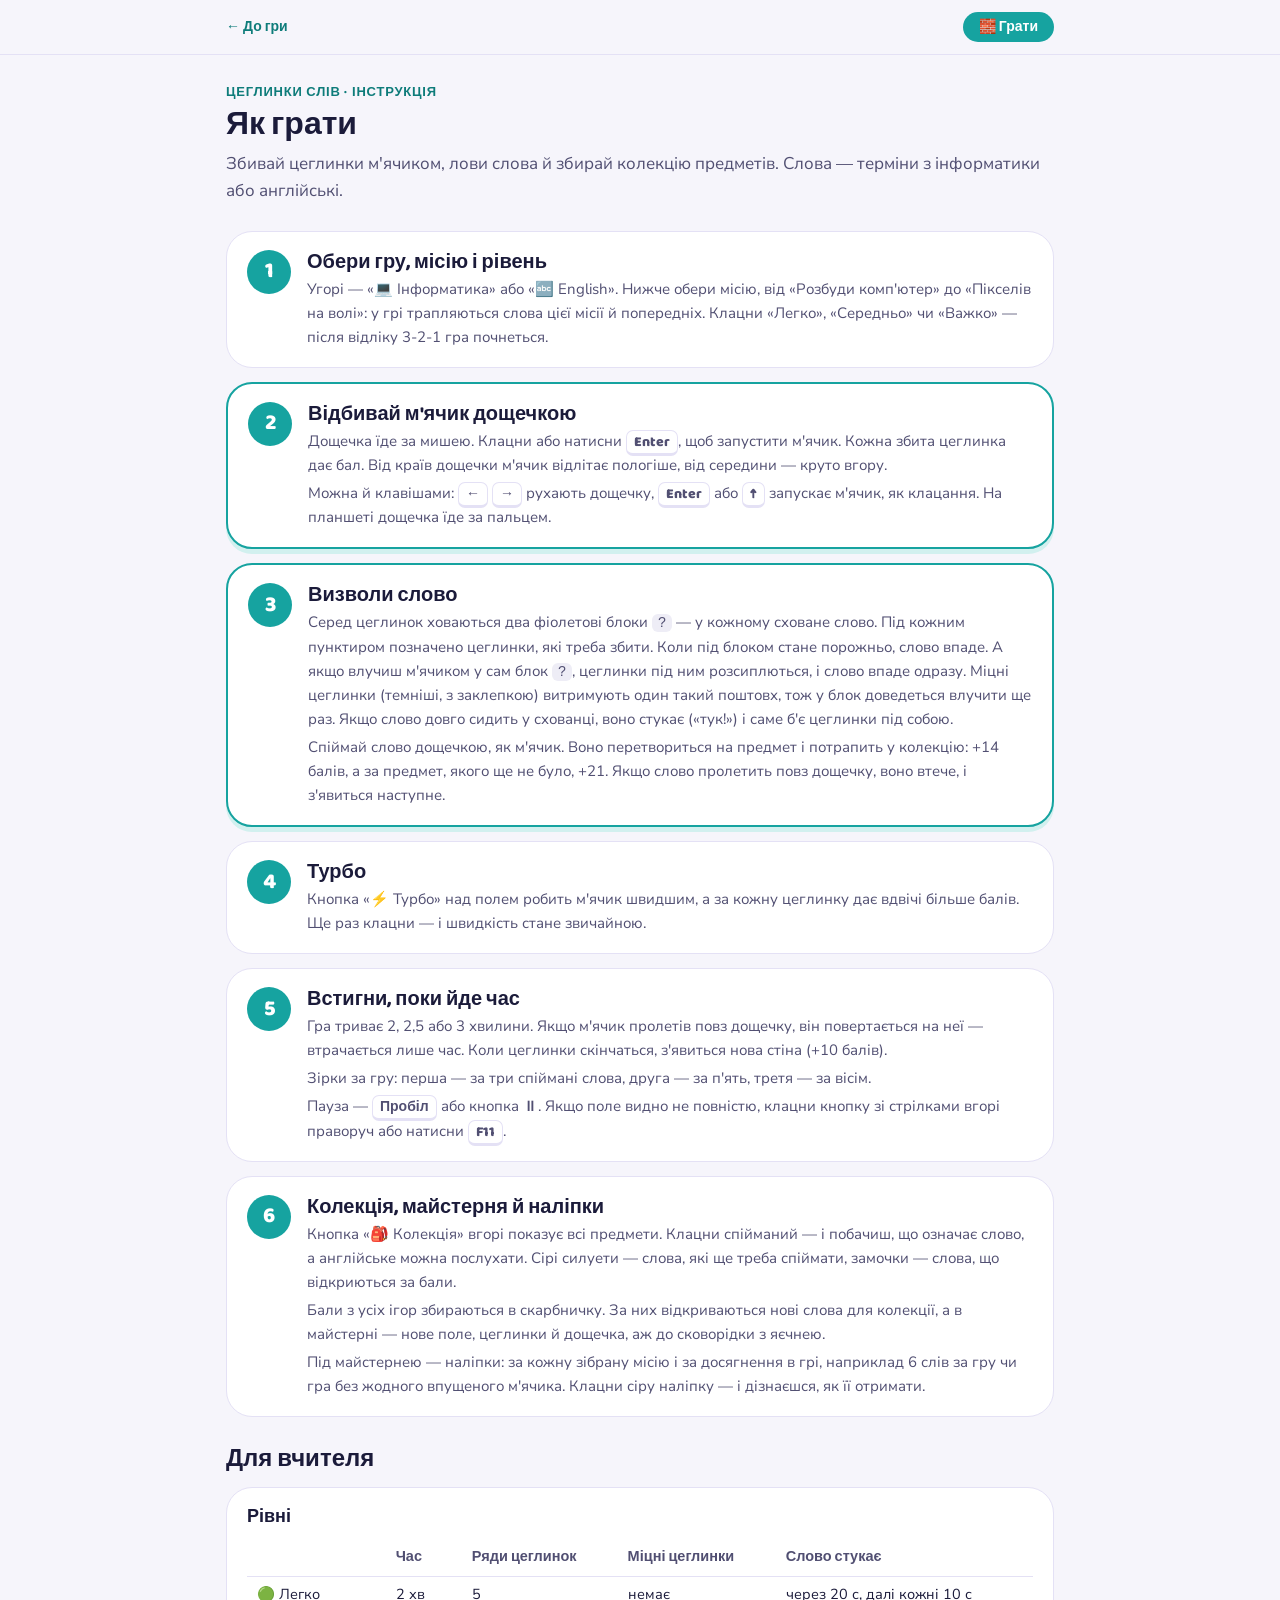
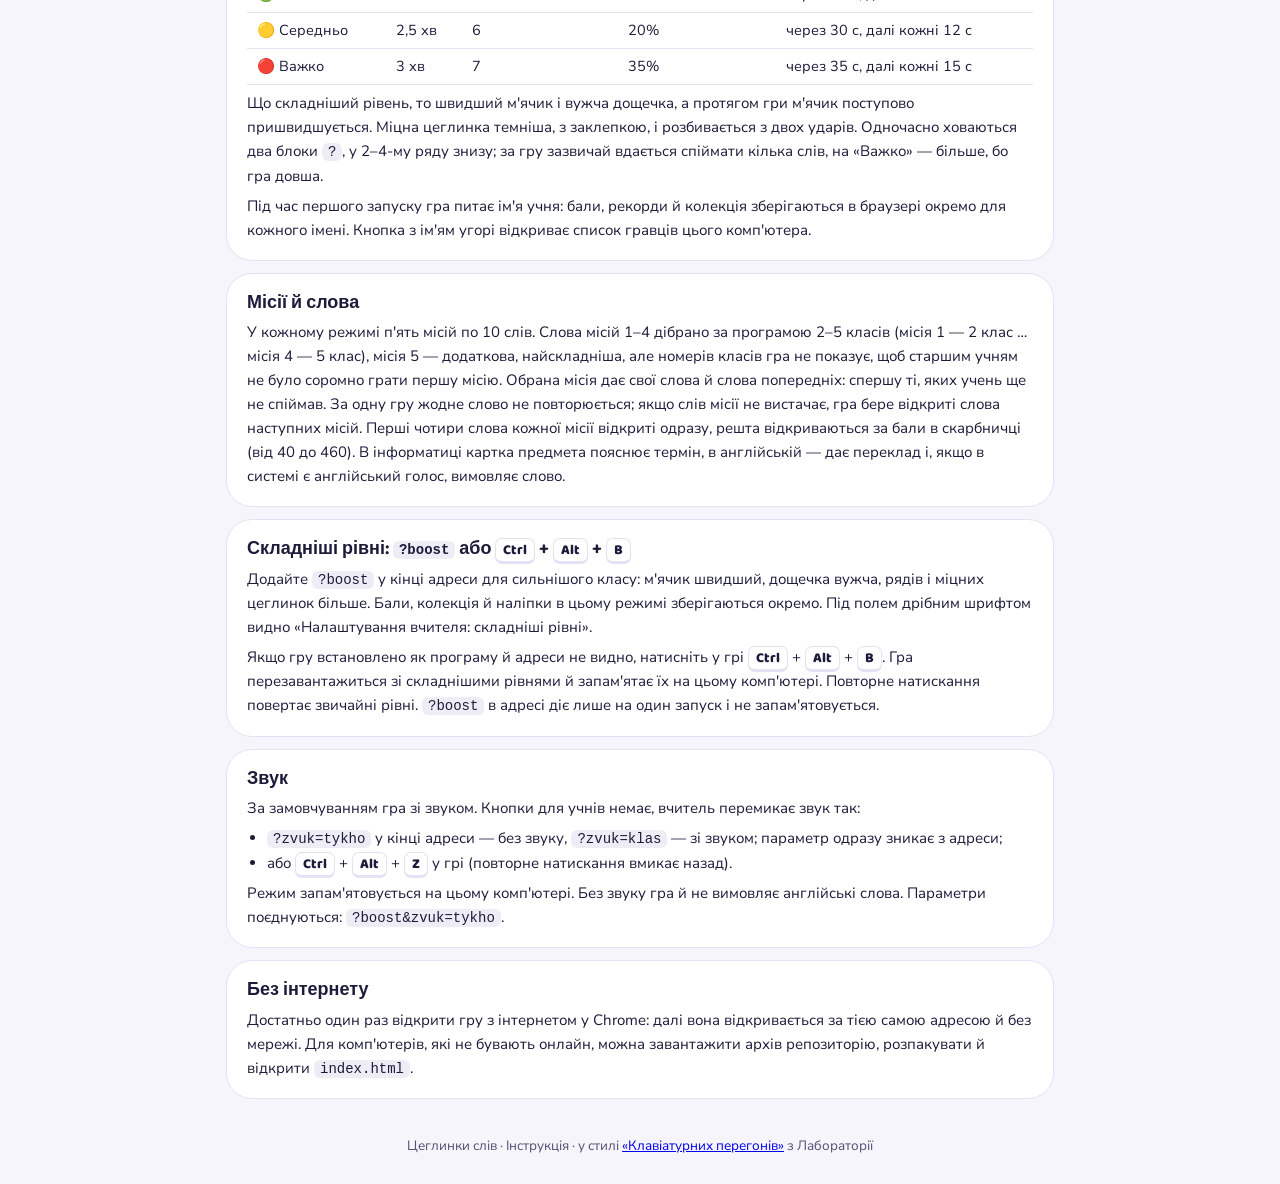
==== commit 5718c71b: "Add Ctrl+Alt+B to toggle the harder levels The installed PWA has no address bar, so ?boost cannot be" ====
--- a/guide/index.html
+++ b/guide/index.html
@@ -153,8 +153,9 @@
     </div>
 
     <div class="card">
-      <h3>Складніші рівні: <code>?boost</code></h3>
+      <h3>Складніші рівні: <code>?boost</code> або <span class="kbd">Ctrl</span> + <span class="kbd">Alt</span> + <span class="kbd">B</span></h3>
       <p>Додайте <code>?boost</code> у кінці адреси для сильнішого класу: м'ячик швидший, дощечка вужча, рядів і міцних цеглинок більше. Бали, колекція й наліпки в цьому режимі зберігаються окремо. Під полем дрібним шрифтом видно «Налаштування вчителя: складніші рівні».</p>
+      <p>Якщо гру встановлено як програму й адреси не видно, натисніть у грі <span class="kbd">Ctrl</span> + <span class="kbd">Alt</span> + <span class="kbd">B</span>. Гра перезавантажиться зі складнішими рівнями й запам'ятає їх на цьому комп'ютері. Повторне натискання повертає звичайні рівні. <code>?boost</code> в адресі діє лише на один запуск і не запам'ятовується.</p>
     </div>
 
     <div class="card">
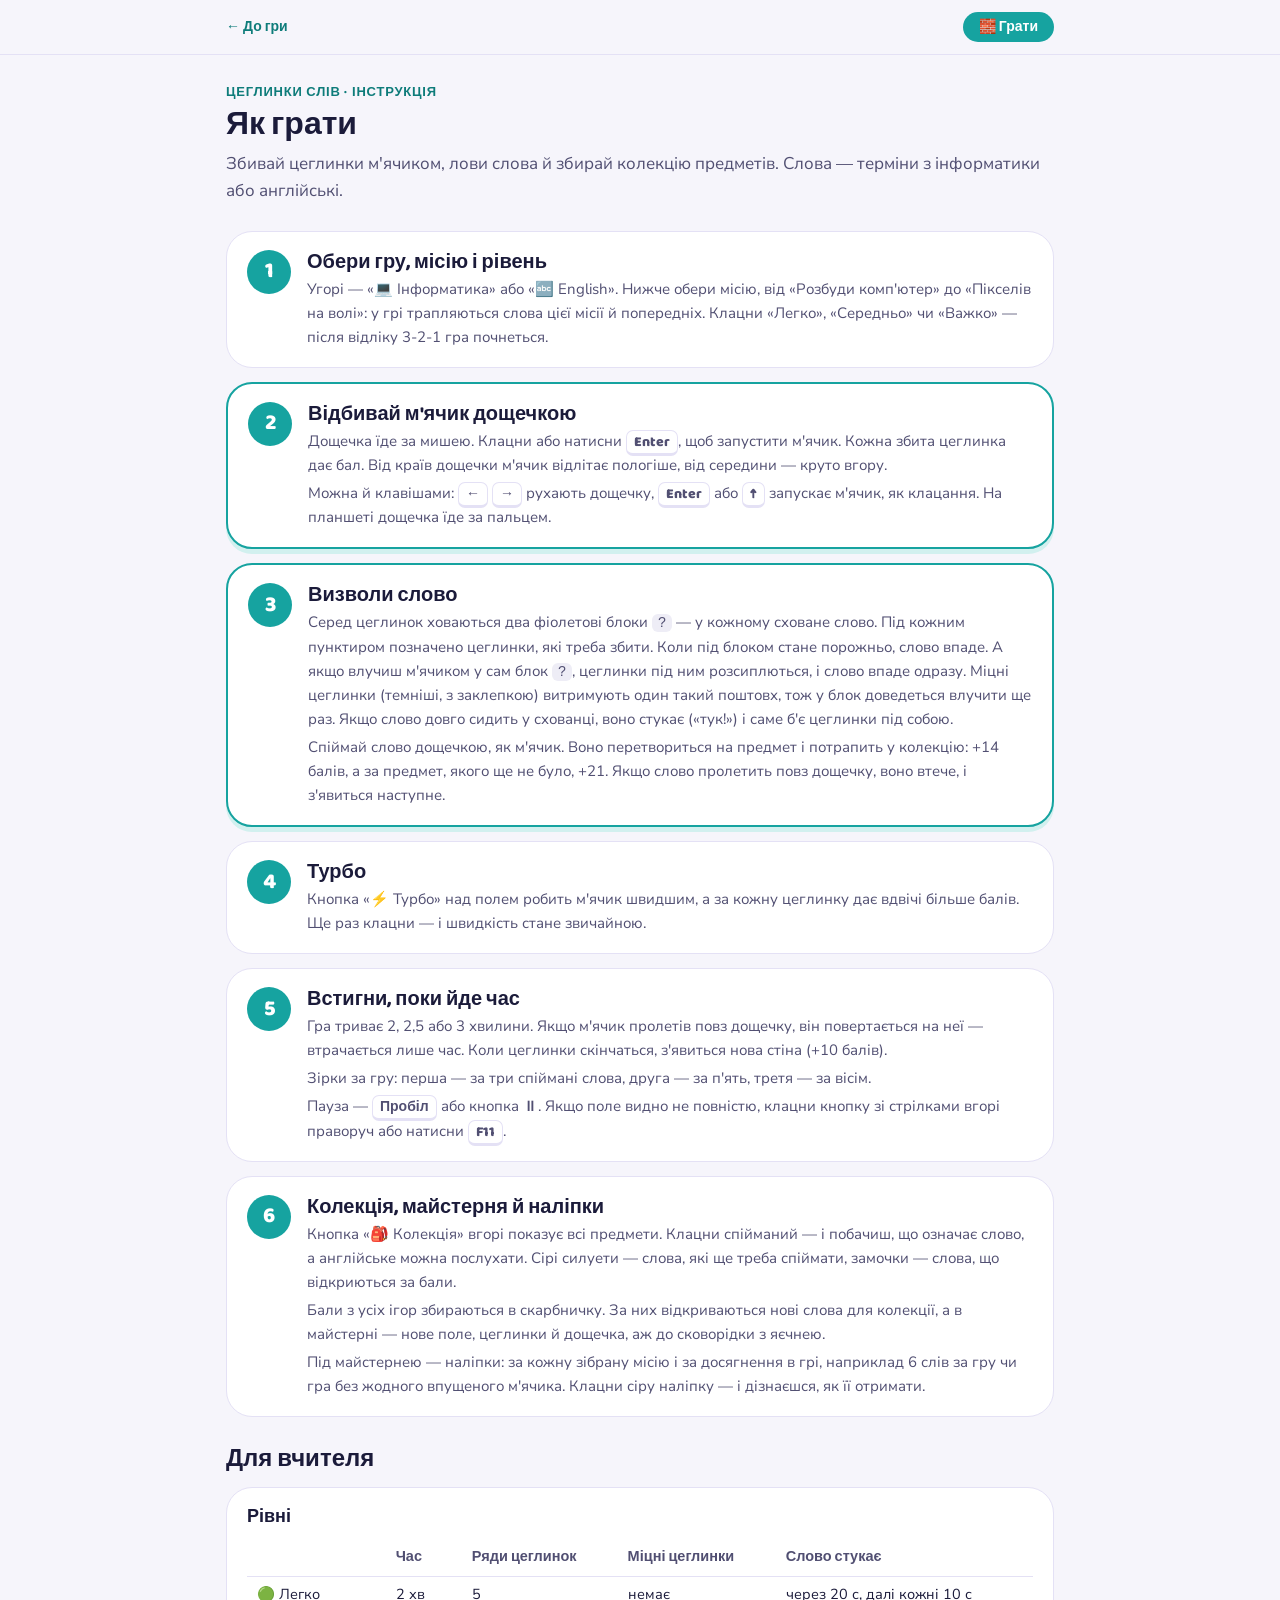
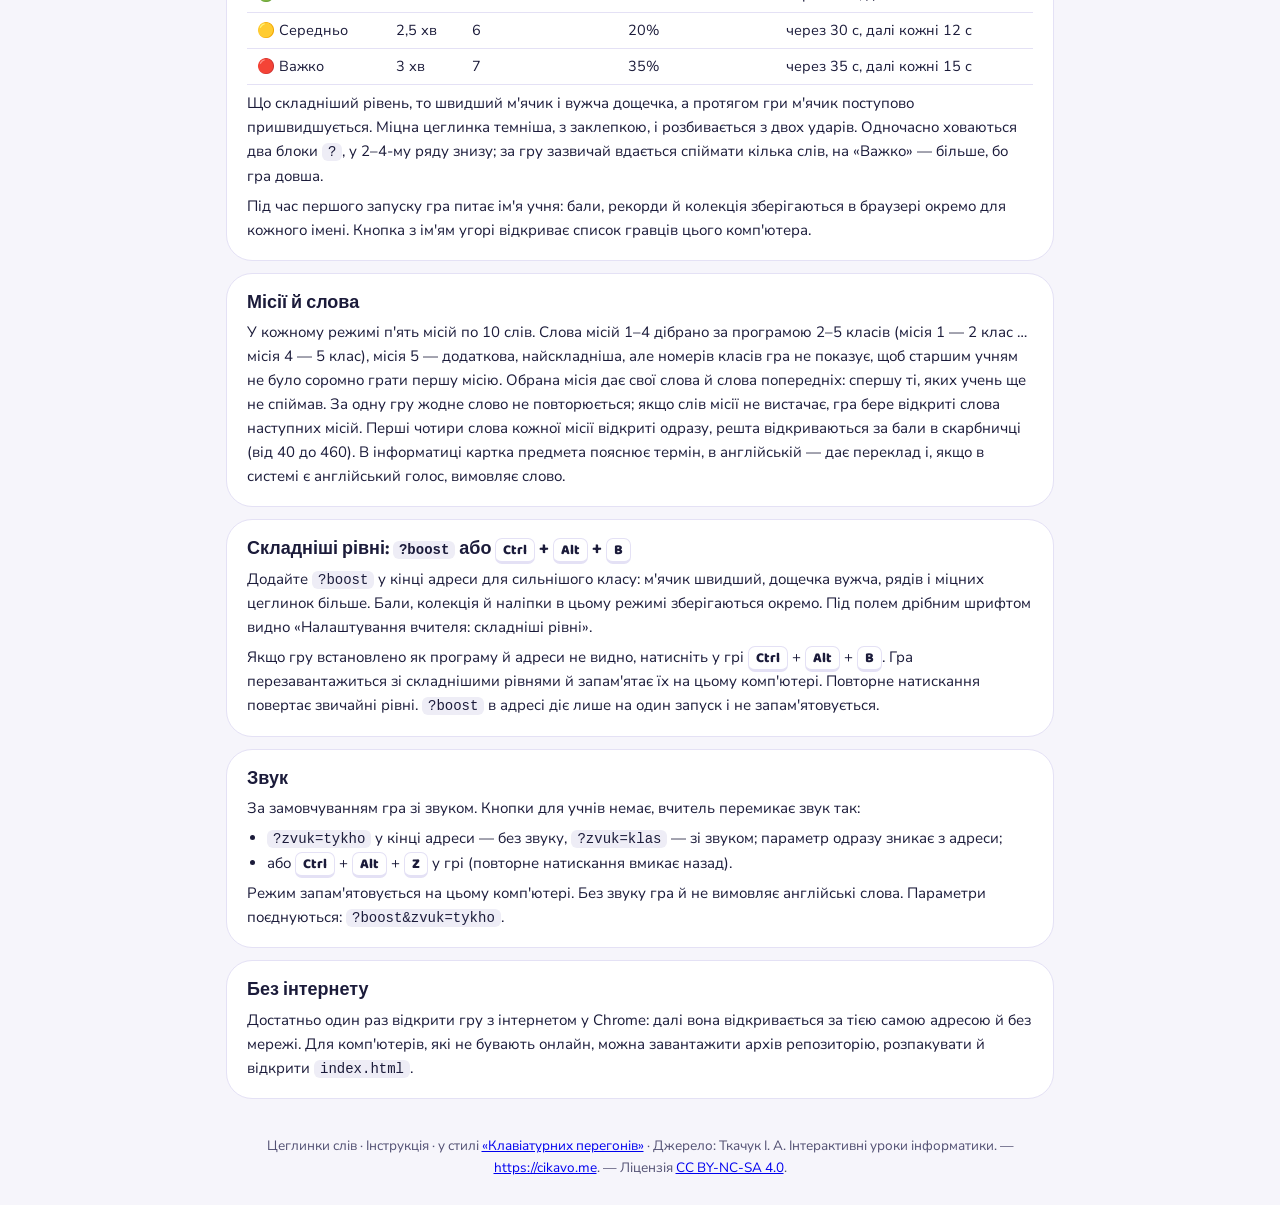
==== commit 652a356b: "Credit the original game as Tkachuk I. A., Interactive computer science lessons The source is now ci" ====
--- a/guide/index.html
+++ b/guide/index.html
@@ -174,7 +174,7 @@
     </div>
   </section>
 
-  <footer>Цеглинки слів · Інструкція · у стилі <a href="https://cikavo.me/labs/typing-race/">«Клавіатурних перегонів»</a> з Лабораторії</footer>
+  <footer>Цеглинки слів · Інструкція · у стилі <a href="https://cikavo.me/labs/typing-race/">«Клавіатурних перегонів»</a> · Джерело: Ткачук І. А. Інтерактивні уроки інформатики. — <a href="https://cikavo.me">https://cikavo.me</a>. — Ліцензія <a href="https://creativecommons.org/licenses/by-nc-sa/4.0/deed.uk">CC BY-NC-SA 4.0</a>.</footer>
 </main>
 
 <script>
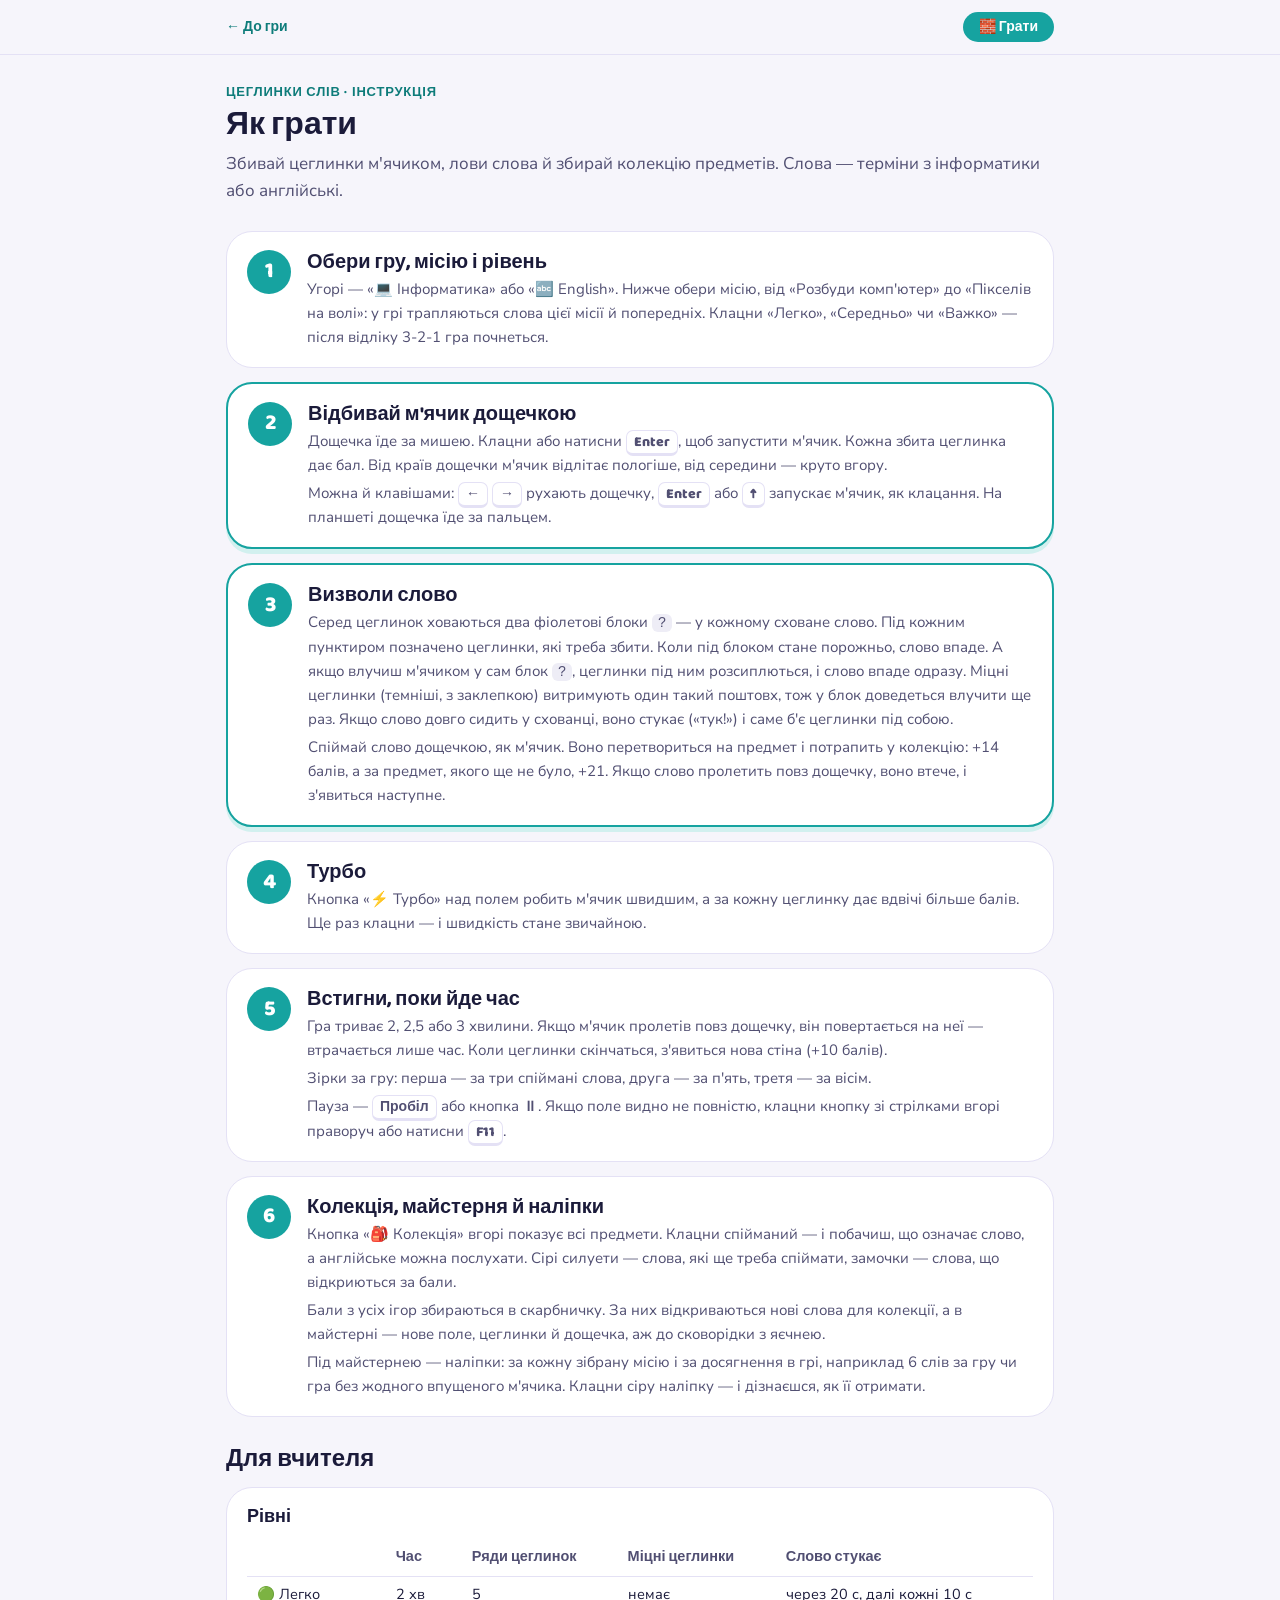
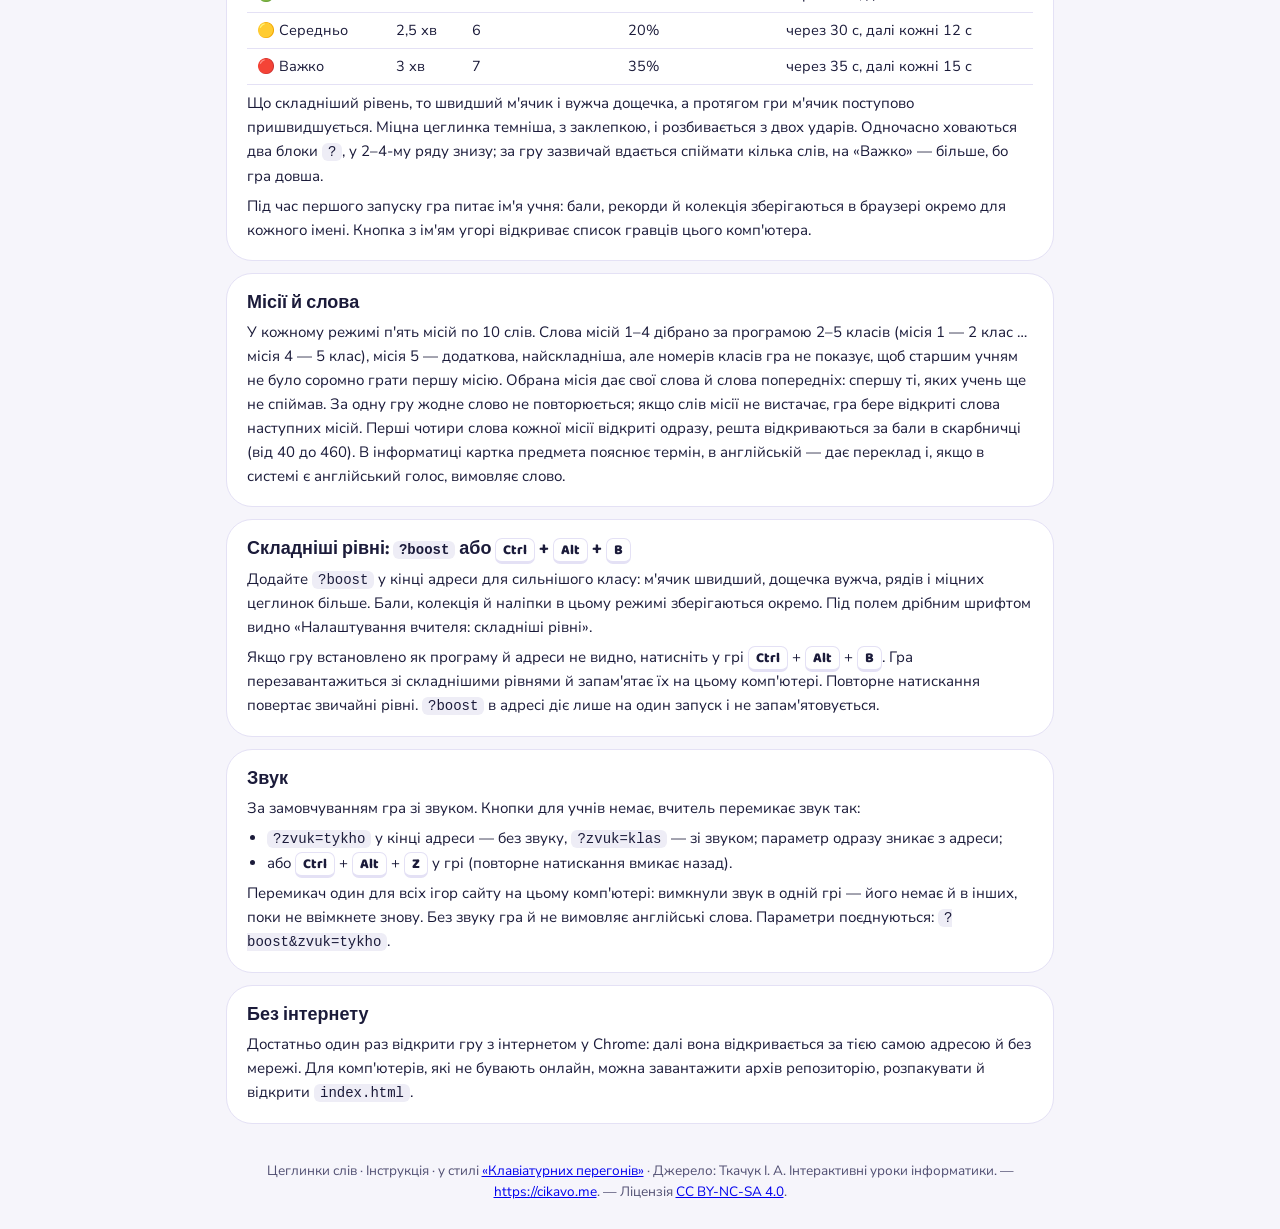
==== commit 2b7c6da6: "Share one sound switch across games and open «Мої ігри» from the avatar The hidden teacher sound swi" ====
--- a/guide/index.html
+++ b/guide/index.html
@@ -165,7 +165,7 @@
         <li><code>?zvuk=tykho</code> у кінці адреси — без звуку, <code>?zvuk=klas</code> — зі звуком; параметр одразу зникає з адреси;</li>
         <li>або <span class="kbd">Ctrl</span> + <span class="kbd">Alt</span> + <span class="kbd">Z</span> у грі (повторне натискання вмикає назад).</li>
       </ul>
-      <p>Режим запам'ятовується на цьому комп'ютері. Без звуку гра й не вимовляє англійські слова. Параметри поєднуються: <code>?boost&amp;zvuk=tykho</code>.</p>
+      <p>Перемикач один для всіх ігор сайту на цьому комп'ютері: вимкнули звук в одній грі — його немає й в інших, поки не ввімкнете знову. Без звуку гра й не вимовляє англійські слова. Параметри поєднуються: <code>?boost&amp;zvuk=tykho</code>.</p>
     </div>
 
     <div class="card">
